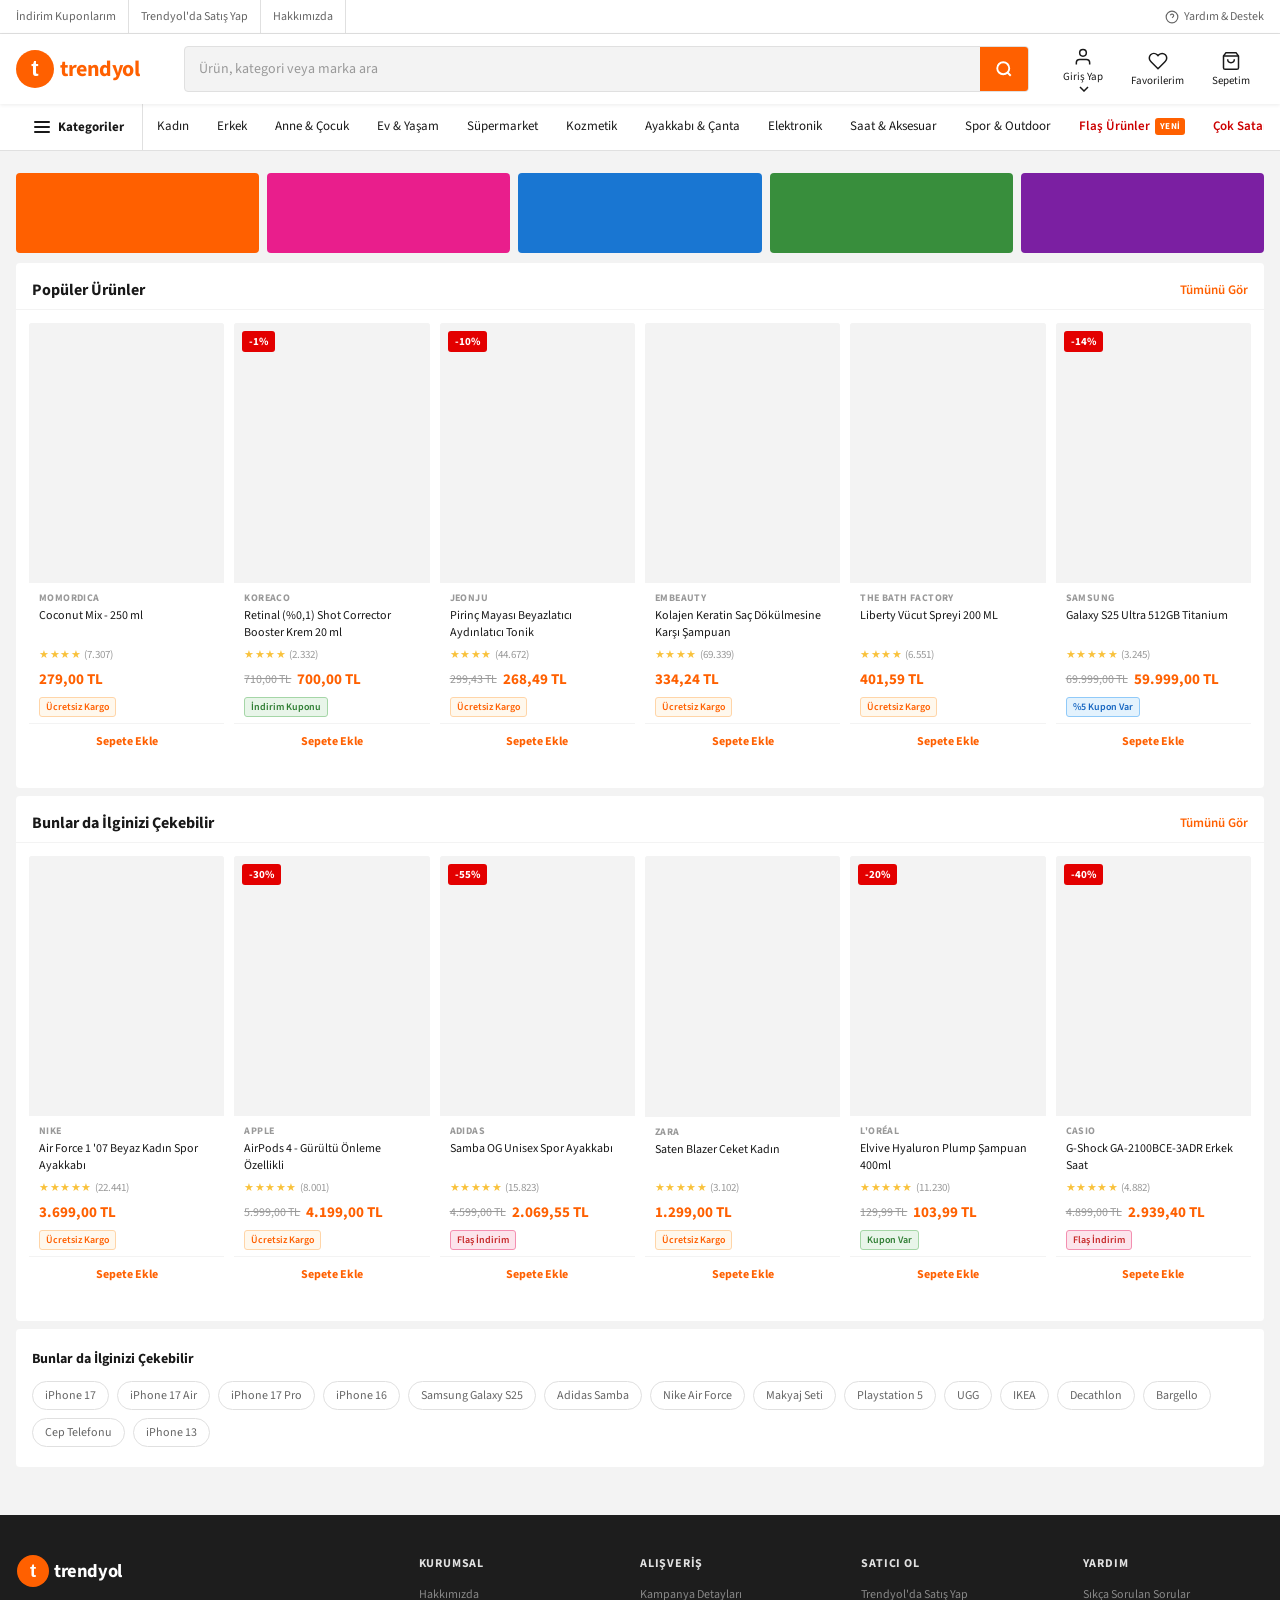
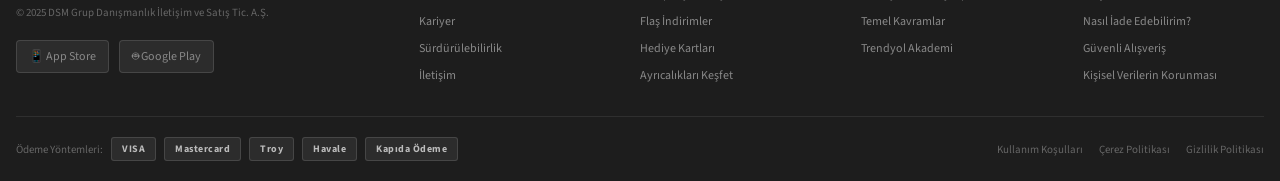
==== index.html @ 49d0a1be "Trendyol statik klon - pixel perfect" ====
<!DOCTYPE html>
<html lang="tr">
<head>
<meta charset="UTF-8"/>
<meta name="viewport" content="width=device-width,initial-scale=1.0"/>
<title>En Trend Ürünler Türkiye'nin Online Alışveriş Sitesi Trendyol'da</title>
<meta name="description" content="Giyim, bilgisayar, cep telefonu, kozmetik ve daha fazlası en uygun fiyatlarla Trendyol'da."/>
<link rel="stylesheet" href="style.css"/>
<link href="https://fonts.googleapis.com/css2?family=Source+Sans+3:wght@300;400;600;700&display=swap" rel="stylesheet"/>
</head>
<body>

<!-- TOP BAR -->
<div class="topbar">
  <div class="ty-container topbar__inner">
    <ul class="topbar__links">
      <li><a href="#">İndirim Kuponlarım</a></li>
      <li><a href="#">Trendyol'da Satış Yap</a></li>
      <li><a href="#">Hakkımızda</a></li>
    </ul>
    <div class="topbar__right">
      <svg width="14" height="14" viewBox="0 0 24 24" fill="none" stroke="currentColor" stroke-width="2"><circle cx="12" cy="12" r="10"/><path d="M9.09 9a3 3 0 015.83 1c0 2-3 3-3 3"/><line x1="12" y1="17" x2="12.01" y2="17"/></svg>
      Yardım &amp; Destek
    </div>
  </div>
</div>

<!-- HEADER -->
<header class="header" id="header">
  <div class="ty-container header__inner">

    <!-- LOGO -->
    <a href="#" class="header__logo">
      <svg xmlns="http://www.w3.org/2000/svg" width="152" height="38" viewBox="0 0 152 38">
        <!-- T icon circle -->
        <circle cx="19" cy="19" r="19" fill="#FF6000"/>
        <text x="19" y="26" text-anchor="middle" font-family="Arial,sans-serif" font-size="22" font-weight="900" fill="white">t</text>
        <!-- trendyol text -->
        <text x="44" y="26" font-family="'Source Sans 3',Arial,sans-serif" font-size="22" font-weight="700" fill="#FF6000" letter-spacing="-0.5">trendyol</text>
      </svg>
    </a>

    <!-- SEARCH -->
    <div class="search-bar">
      <input type="text" id="search-input" placeholder="Ürün, kategori veya marka ara" autocomplete="off" class="search-bar__input"/>
      <button class="search-bar__btn" id="search-btn">
        <svg width="18" height="18" viewBox="0 0 24 24" fill="none" stroke="currentColor" stroke-width="2.5"><circle cx="11" cy="11" r="8"/><line x1="21" y1="21" x2="16.65" y2="16.65"/></svg>
      </button>
    </div>

    <!-- NAV ICONS -->
    <nav class="header__nav">
      <!-- Giriş Yap -->
      <div class="nav-item user-nav" id="nav-user">
        <div class="nav-item__icon">
          <svg width="20" height="20" viewBox="0 0 24 24" fill="none" stroke="currentColor" stroke-width="1.8"><path d="M20 21v-2a4 4 0 00-4-4H8a4 4 0 00-4 4v2"/><circle cx="12" cy="7" r="4"/></svg>
        </div>
        <span class="nav-item__label">Giriş Yap</span>
        <svg class="nav-item__caret" width="10" height="6" viewBox="0 0 10 6"><path d="M1 1l4 4 4-4" stroke="currentColor" stroke-width="1.5" fill="none"/></svg>
        <!-- Login dropdown -->
        <div class="login-dropdown">
          <button class="login-dropdown__btn login-dropdown__btn--primary">Giriş Yap</button>
          <button class="login-dropdown__btn login-dropdown__btn--secondary">Üye Ol</button>
          <ul class="login-dropdown__links">
            <li><a href="#">Siparişlerim</a></li>
            <li><a href="#">Favorilerim</a></li>
            <li><a href="#">Puanlarım &amp; Kuponlarım</a></li>
            <li><a href="#">Trendyol Plus</a></li>
            <li><a href="#">Öğrenci Programı</a></li>
            <li><a href="#">Değerlendirmelerim</a></li>
          </ul>
        </div>
      </div>
      <!-- Favorilerim -->
      <a href="#" class="nav-item" id="nav-fav">
        <div class="nav-item__icon">
          <svg width="20" height="20" viewBox="0 0 24 24" fill="none" stroke="currentColor" stroke-width="1.8"><path d="M20.84 4.61a5.5 5.5 0 00-7.78 0L12 5.67l-1.06-1.06a5.5 5.5 0 00-7.78 7.78l1.06 1.06L12 21.23l7.78-7.78 1.06-1.06a5.5 5.5 0 000-7.78z"/></svg>
        </div>
        <span class="nav-item__label">Favorilerim</span>
      </a>
      <!-- Sepetim -->
      <a href="#" class="nav-item" id="nav-basket">
        <div class="nav-item__icon basket-icon-wrap">
          <svg width="20" height="20" viewBox="0 0 24 24" fill="none" stroke="currentColor" stroke-width="1.8"><path d="M6 2L3 6v14a2 2 0 002 2h14a2 2 0 002-2V6l-3-4z"/><line x1="3" y1="6" x2="21" y2="6"/><path d="M16 10a4 4 0 01-8 0"/></svg>
          <span class="basket-badge" id="basket-badge" style="display:none">0</span>
        </div>
        <span class="nav-item__label">Sepetim</span>
      </a>
    </nav>
  </div>
</header>

<!-- BOTTOM NAV -->
<nav class="bottom-nav" id="bottom-nav">
  <div class="ty-container bottom-nav__inner">

    <!-- Kategoriler with mega-menu -->
    <div class="cat-tab" id="cat-tab">
      <svg width="16" height="12" viewBox="0 0 16 12" fill="currentColor">
        <rect y="0" width="16" height="2" rx="1"/>
        <rect y="5" width="16" height="2" rx="1"/>
        <rect y="10" width="16" height="2" rx="1"/>
      </svg>
      <span>Kategoriler</span>

      <!-- MEGA MENU -->
      <div class="mega-menu" id="mega-menu">
        <div class="mega-menu__left">
          <a href="#" class="mega-menu__cat active" data-cat="kadin">
            <img src="https://cdn.dsmcdn.com/v2/Assets/kategori-ikonlari/kadin.png" onerror="this.style.display='none'" width="22" height="22" alt=""/>
            <span>Kadın</span>
            <svg class="mm-arrow" width="6" height="10" viewBox="0 0 6 10"><path d="M1 1l4 4-4 4" stroke="currentColor" stroke-width="1.5" fill="none"/></svg>
          </a>
          <a href="#" class="mega-menu__cat" data-cat="erkek">
            <img src="https://cdn.dsmcdn.com/v2/Assets/kategori-ikonlari/erkek.png" onerror="this.style.display='none'" width="22" height="22" alt=""/>
            <span>Erkek</span>
            <svg class="mm-arrow" width="6" height="10" viewBox="0 0 6 10"><path d="M1 1l4 4-4 4" stroke="currentColor" stroke-width="1.5" fill="none"/></svg>
          </a>
          <a href="#" class="mega-menu__cat" data-cat="anne">
            <img src="https://cdn.dsmcdn.com/v2/Assets/kategori-ikonlari/cocuk.png" onerror="this.style.display='none'" width="22" height="22" alt=""/>
            <span>Anne &amp; Çocuk</span>
            <svg class="mm-arrow" width="6" height="10" viewBox="0 0 6 10"><path d="M1 1l4 4-4 4" stroke="currentColor" stroke-width="1.5" fill="none"/></svg>
          </a>
          <a href="#" class="mega-menu__cat" data-cat="ev">
            <img src="https://cdn.dsmcdn.com/v2/Assets/kategori-ikonlari/ev-yasam.png" onerror="this.style.display='none'" width="22" height="22" alt=""/>
            <span>Ev &amp; Yaşam</span>
            <svg class="mm-arrow" width="6" height="10" viewBox="0 0 6 10"><path d="M1 1l4 4-4 4" stroke="currentColor" stroke-width="1.5" fill="none"/></svg>
          </a>
          <a href="#" class="mega-menu__cat" data-cat="super">
            <img src="https://cdn.dsmcdn.com/v2/Assets/kategori-ikonlari/supermarket.png" onerror="this.style.display='none'" width="22" height="22" alt=""/>
            <span>Süpermarket</span>
            <svg class="mm-arrow" width="6" height="10" viewBox="0 0 6 10"><path d="M1 1l4 4-4 4" stroke="currentColor" stroke-width="1.5" fill="none"/></svg>
          </a>
          <a href="#" class="mega-menu__cat" data-cat="kozmetik">
            <img src="https://cdn.dsmcdn.com/v2/Assets/kategori-ikonlari/kozmetik.png" onerror="this.style.display='none'" width="22" height="22" alt=""/>
            <span>Kozmetik</span>
            <svg class="mm-arrow" width="6" height="10" viewBox="0 0 6 10"><path d="M1 1l4 4-4 4" stroke="currentColor" stroke-width="1.5" fill="none"/></svg>
          </a>
          <a href="#" class="mega-menu__cat" data-cat="ayakkabi">
            <img src="https://cdn.dsmcdn.com/v2/Assets/kategori-ikonlari/ayakkabi.png" onerror="this.style.display='none'" width="22" height="22" alt=""/>
            <span>Ayakkabı &amp; Çanta</span>
            <svg class="mm-arrow" width="6" height="10" viewBox="0 0 6 10"><path d="M1 1l4 4-4 4" stroke="currentColor" stroke-width="1.5" fill="none"/></svg>
          </a>
          <a href="#" class="mega-menu__cat" data-cat="elektronik">
            <img src="https://cdn.dsmcdn.com/v2/Assets/kategori-ikonlari/elektronik.png" onerror="this.style.display='none'" width="22" height="22" alt=""/>
            <span>Elektronik</span>
            <svg class="mm-arrow" width="6" height="10" viewBox="0 0 6 10"><path d="M1 1l4 4-4 4" stroke="currentColor" stroke-width="1.5" fill="none"/></svg>
          </a>
          <a href="#" class="mega-menu__cat" data-cat="saat">
            <img src="https://cdn.dsmcdn.com/v2/Assets/kategori-ikonlari/saat-aksesuar.png" onerror="this.style.display='none'" width="22" height="22" alt=""/>
            <span>Saat &amp; Aksesuar</span>
            <svg class="mm-arrow" width="6" height="10" viewBox="0 0 6 10"><path d="M1 1l4 4-4 4" stroke="currentColor" stroke-width="1.5" fill="none"/></svg>
          </a>
          <a href="#" class="mega-menu__cat" data-cat="spor">
            <img src="https://cdn.dsmcdn.com/v2/Assets/kategori-ikonlari/spor-outdoor.png" onerror="this.style.display='none'" width="22" height="22" alt=""/>
            <span>Spor &amp; Outdoor</span>
            <svg class="mm-arrow" width="6" height="10" viewBox="0 0 6 10"><path d="M1 1l4 4-4 4" stroke="currentColor" stroke-width="1.5" fill="none"/></svg>
          </a>
          <a href="#" class="mega-menu__cat" data-cat="kitap">
            <span>Kitap, Müzik, Film, Oyun</span>
            <svg class="mm-arrow" width="6" height="10" viewBox="0 0 6 10"><path d="M1 1l4 4-4 4" stroke="currentColor" stroke-width="1.5" fill="none"/></svg>
          </a>
          <a href="#" class="mega-menu__cat" data-cat="oyuncak">
            <span>Oyuncak</span>
            <svg class="mm-arrow" width="6" height="10" viewBox="0 0 6 10"><path d="M1 1l4 4-4 4" stroke="currentColor" stroke-width="1.5" fill="none"/></svg>
          </a>
          <a href="#" class="mega-menu__cat" data-cat="otomotiv">
            <span>Otomotiv &amp; Motosiklet</span>
            <svg class="mm-arrow" width="6" height="10" viewBox="0 0 6 10"><path d="M1 1l4 4-4 4" stroke="currentColor" stroke-width="1.5" fill="none"/></svg>
          </a>
          <a href="#" class="mega-menu__cat" data-cat="yapi">
            <span>Yapı Market</span>
            <svg class="mm-arrow" width="6" height="10" viewBox="0 0 6 10"><path d="M1 1l4 4-4 4" stroke="currentColor" stroke-width="1.5" fill="none"/></svg>
          </a>
          <a href="#" class="mega-menu__cat" data-cat="kirtasiye">
            <span>Kırtasiye &amp; Ofis</span>
            <svg class="mm-arrow" width="6" height="10" viewBox="0 0 6 10"><path d="M1 1l4 4-4 4" stroke="currentColor" stroke-width="1.5" fill="none"/></svg>
          </a>
          <a href="#" class="mega-menu__cat" data-cat="evcil">
            <span>Evcil Hayvan</span>
            <svg class="mm-arrow" width="6" height="10" viewBox="0 0 6 10"><path d="M1 1l4 4-4 4" stroke="currentColor" stroke-width="1.5" fill="none"/></svg>
          </a>
          <a href="#" class="mega-menu__cat" data-cat="bahce">
            <span>Bahçe &amp; Tarım</span>
            <svg class="mm-arrow" width="6" height="10" viewBox="0 0 6 10"><path d="M1 1l4 4-4 4" stroke="currentColor" stroke-width="1.5" fill="none"/></svg>
          </a>
          <a href="#" class="mega-menu__cat" data-cat="bebek">
            <span>Bebek</span>
            <svg class="mm-arrow" width="6" height="10" viewBox="0 0 6 10"><path d="M1 1l4 4-4 4" stroke="currentColor" stroke-width="1.5" fill="none"/></svg>
          </a>
          <a href="#" class="mega-menu__cat" data-cat="gida">
            <span>Gıda</span>
            <svg class="mm-arrow" width="6" height="10" viewBox="0 0 6 10"><path d="M1 1l4 4-4 4" stroke="currentColor" stroke-width="1.5" fill="none"/></svg>
          </a>
        </div>

        <div class="mega-menu__right" id="mega-menu-right">
          <!-- content filled by JS -->
        </div>
      </div><!-- /mega-menu -->
    </div>

    <!-- Section items -->
    <div class="bottom-nav__sections">
      <a href="#" class="bn-item">Kadın</a>
      <a href="#" class="bn-item">Erkek</a>
      <a href="#" class="bn-item">Anne &amp; Çocuk</a>
      <a href="#" class="bn-item">Ev &amp; Yaşam</a>
      <a href="#" class="bn-item">Süpermarket</a>
      <a href="#" class="bn-item">Kozmetik</a>
      <a href="#" class="bn-item">Ayakkabı &amp; Çanta</a>
      <a href="#" class="bn-item">Elektronik</a>
      <a href="#" class="bn-item">Saat &amp; Aksesuar</a>
      <a href="#" class="bn-item">Spor &amp; Outdoor</a>
      <a href="#" class="bn-item bn-item--flash">Flaş Ürünler <span class="badge-yeni">Yeni</span></a>
      <a href="#" class="bn-item bn-item--bestseller">Çok Satanlar <span class="badge-yeni">Yeni</span></a>
      <a href="#" class="bn-item">Bugün Fiyatı Düşenler</a>
      <a href="#" class="bn-item">Yemek</a>
      <a href="#" class="bn-item bn-item--plus">Ayrıcalıkları Keşfet</a>
    </div>
  </div>
</nav>

<!-- MAIN -->
<main class="ty-main">
  <div class="ty-container">

    <!-- HERO BANNER SLIDER -->
    <section class="hero-slider">
      <div class="hero-slides" id="hero-slides">
        <div class="hero-slide active">
          <a href="#"><img src="https://cdn.dsmcdn.com/homepage/prod/2026-01-14/73150ce8-26ac-4b50-9f89-81b03aaa6dd0.png" alt="Kampanya" class="hero-slide__img" onerror="this.parentElement.style.background='linear-gradient(135deg,#FF6000 0%,#ff9a00 100%)';this.style.display='none'"/></a>
        </div>
        <div class="hero-slide">
          <a href="#"><img src="https://cdn.dsmcdn.com/homepage/prod/2026-01-14/7fc9d37a-53aa-4d5d-b004-afa01ef4a849.png" alt="Kampanya" class="hero-slide__img" onerror="this.parentElement.style.background='linear-gradient(135deg,#e91e8c,#ff5722)';this.style.display='none'"/></a>
        </div>
        <div class="hero-slide">
          <a href="#"><img src="https://cdn.dsmcdn.com/homepage/prod/2026-01-14/73c4b277-8359-4824-8bf3-f866e87147c0.png" alt="Kampanya" class="hero-slide__img" onerror="this.parentElement.style.background='linear-gradient(135deg,#1976d2,#42a5f5)';this.style.display='none'"/></a>
        </div>
        <div class="hero-slide">
          <a href="#"><img src="https://cdn.dsmcdn.com/homepage/prod/2026-01-14/34bee594-97fd-4340-a2a2-c291fef91a38.png" alt="Kampanya" class="hero-slide__img" onerror="this.parentElement.style.background='linear-gradient(135deg,#388e3c,#66bb6a)';this.style.display='none'"/></a>
        </div>
      </div>
      <button class="hero-prev" id="hero-prev">&#8249;</button>
      <button class="hero-next" id="hero-next">&#8250;</button>
      <div class="hero-dots" id="hero-dots">
        <span class="hero-dot active"></span>
        <span class="hero-dot"></span>
        <span class="hero-dot"></span>
        <span class="hero-dot"></span>
      </div>
    </section>

    <!-- EVENT BANNERS (5-grid) -->
    <section class="event-banners">
      <a href="#" class="ev-banner"><img src="https://cdn.dsmcdn.com/ty1000322/tr-event-banner/2d2f311e-e14e-4d5d-9320-b9525ec263f9tr_3280846.jpeg" alt="" onerror="this.parentElement.style.background='#FF6000';this.remove()"/></a>
      <a href="#" class="ev-banner"><img src="https://cdn.dsmcdn.com/ty1000327/tr-event-banner/d4192f00-812a-4e38-accc-fc40911b2bbdtr_3280615.jpeg" alt="" onerror="this.parentElement.style.background='#e91e8c';this.remove()"/></a>
      <a href="#" class="ev-banner"><img src="https://cdn.dsmcdn.com/ty1000315/tr-event-banner/9b6765ea-5a08-4c89-990d-38d4c061ff8ctr_3280589.jpeg" alt="" onerror="this.parentElement.style.background='#1976d2';this.remove()"/></a>
      <a href="#" class="ev-banner"><img src="https://cdn.dsmcdn.com/ty1000321/tr-event-banner/5e5e7961-17c1-43e6-afcb-12772cfb6b02tr_3280601.jpeg" alt="" onerror="this.parentElement.style.background='#388e3c';this.remove()"/></a>
      <a href="#" class="ev-banner"><img src="https://cdn.dsmcdn.com/ty1000324/tr-event-banner/40272f22-6b23-41cf-be16-5e78ed254bdetr_3280596.jpeg" alt="" onerror="this.parentElement.style.background='#7b1fa2';this.remove()"/></a>
    </section>

    <!-- POPULAR PRODUCTS -->
    <section class="prod-section">
      <div class="prod-section__head">
        <h2 class="prod-section__title">Popüler Ürünler</h2>
        <a href="#" class="prod-section__all">Tümünü Gör</a>
      </div>
      <div class="prod-grid" id="popular-grid"></div>
    </section>

    <!-- ALSO LIKED -->
    <section class="prod-section" style="margin-top:8px">
      <div class="prod-section__head">
        <h2 class="prod-section__title">Bunlar da İlginizi Çekebilir</h2>
        <a href="#" class="prod-section__all">Tümünü Gör</a>
      </div>
      <div class="prod-grid" id="liked-grid"></div>
    </section>

    <!-- SEO LINKS -->
    <section class="seo-box">
      <h3 class="seo-box__title">Bunlar da İlginizi Çekebilir</h3>
      <div class="seo-box__links">
        <a href="#">iPhone 17</a><a href="#">iPhone 17 Air</a><a href="#">iPhone 17 Pro</a>
        <a href="#">iPhone 16</a><a href="#">Samsung Galaxy S25</a><a href="#">Adidas Samba</a>
        <a href="#">Nike Air Force</a><a href="#">Makyaj Seti</a><a href="#">Playstation 5</a>
        <a href="#">UGG</a><a href="#">IKEA</a><a href="#">Decathlon</a>
        <a href="#">Bargello</a><a href="#">Cep Telefonu</a><a href="#">iPhone 13</a>
      </div>
    </section>

  </div>
</main>

<!-- FOOTER -->
<footer class="footer">
  <div class="ty-container">
    <div class="footer__top">
      <div class="footer__col footer__col--brand">
        <svg xmlns="http://www.w3.org/2000/svg" width="130" height="32" viewBox="0 0 152 38">
          <circle cx="19" cy="19" r="19" fill="#FF6000"/>
          <text x="19" y="26" text-anchor="middle" font-family="Arial,sans-serif" font-size="22" font-weight="900" fill="white">t</text>
          <text x="44" y="26" font-family="'Source Sans 3',Arial,sans-serif" font-size="22" font-weight="700" fill="white" letter-spacing="-0.5">trendyol</text>
        </svg>
        <p>© 2025 DSM Grup Danışmanlık İletişim ve Satış Tic. A.Ş.</p>
        <div class="footer__apps">
          <a href="#" class="footer__app-btn">📱 App Store</a>
          <a href="#" class="footer__app-btn">🤖 Google Play</a>
        </div>
      </div>
      <div class="footer__col">
        <div class="footer__col-title">Kurumsal</div>
        <a href="#">Hakkımızda</a><a href="#">Kariyer</a><a href="#">Sürdürülebilirlik</a><a href="#">İletişim</a>
      </div>
      <div class="footer__col">
        <div class="footer__col-title">Alışveriş</div>
        <a href="#">Kampanya Detayları</a><a href="#">Flaş İndirimler</a><a href="#">Hediye Kartları</a><a href="#">Ayrıcalıkları Keşfet</a>
      </div>
      <div class="footer__col">
        <div class="footer__col-title">Satıcı Ol</div>
        <a href="#">Trendyol'da Satış Yap</a><a href="#">Temel Kavramlar</a><a href="#">Trendyol Akademi</a>
      </div>
      <div class="footer__col">
        <div class="footer__col-title">Yardım</div>
        <a href="#">Sıkça Sorulan Sorular</a><a href="#">Nasıl İade Edebilirim?</a><a href="#">Güvenli Alışveriş</a><a href="#">Kişisel Verilerin Korunması</a>
      </div>
    </div>
    <div class="footer__bottom">
      <div class="footer__payments">
        <span>Ödeme Yöntemleri:</span>
        <span class="pay-tag">VISA</span><span class="pay-tag">Mastercard</span><span class="pay-tag">Troy</span><span class="pay-tag">Havale</span><span class="pay-tag">Kapıda Ödeme</span>
      </div>
      <div class="footer__legal">
        <a href="#">Kullanım Koşulları</a><a href="#">Çerez Politikası</a><a href="#">Gizlilik Politikası</a>
      </div>
    </div>
  </div>
</footer>

<!-- TOAST -->
<div class="toast" id="toast"><span id="toast-msg"></span></div>

<script src="main.js"></script>
</body>
</html>
---- style.css ----
/* === TRENDYOL PIXEL-PERFECT CLONE — style.css === */

*,*::before,*::after{box-sizing:border-box;margin:0;padding:0}
a{text-decoration:none;color:inherit}ul{list-style:none}
button{cursor:pointer;border:none;background:none;font-family:inherit}
img{display:block}

:root{
  --orange:#FF6000;
  --orange-d:#E05500;
  --red:#e30000;
  --bg:#f3f3f3;
  --white:#fff;
  --text:#191919;
  --text2:#666;
  --text3:#999;
  --border:#e0e0e0;
  --font:'Source Sans 3',-apple-system,BlinkMacSystemFont,'Segoe UI',sans-serif;
}

html{font-family:var(--font);font-size:13px;background:var(--bg);color:var(--text);-webkit-font-smoothing:antialiased}
body{background:var(--bg)}

.ty-container{max-width:1280px;margin:0 auto;padding:0 16px}

/* ===== TOPBAR ===== */
.topbar{background:var(--white);border-bottom:1px solid var(--border);height:34px}
.topbar__inner{display:flex;align-items:center;justify-content:space-between;height:100%}
.topbar__links{display:flex}
.topbar__links li a{display:block;padding:0 12px;line-height:34px;font-size:12px;color:var(--text2);border-right:1px solid var(--border)}
.topbar__links li:first-child a{padding-left:0}
.topbar__links li a:hover{color:var(--orange)}
.topbar__right{display:flex;align-items:center;gap:5px;font-size:12px;color:var(--text2);cursor:pointer}
.topbar__right:hover{color:var(--orange)}

/* ===== HEADER ===== */
.header{background:var(--white);box-shadow:0 1px 4px rgba(0,0,0,.08);position:sticky;top:0;z-index:200}
.header__inner{display:flex;align-items:center;height:70px;gap:16px}

/* Logo */
.header__logo{flex-shrink:0;display:flex;align-items:center}

/* Search */
.search-bar{flex:1;display:flex;align-items:stretch;border:1px solid var(--border);border-radius:4px;overflow:hidden;background:var(--bg);transition:border-color .15s}
.search-bar:focus-within{border-color:var(--orange)}
.search-bar__input{flex:1;height:44px;padding:0 14px;border:none;background:transparent;font-family:var(--font);font-size:14px;color:var(--text);outline:none}
.search-bar__input::placeholder{color:var(--text3)}
.search-bar__btn{width:48px;height:44px;background:var(--orange);color:var(--white);display:flex;align-items:center;justify-content:center;flex-shrink:0;transition:background .15s}
.search-bar__btn:hover{background:var(--orange-d)}

/* Nav icons */
.header__nav{display:flex;align-items:center;flex-shrink:0;margin-left:4px}
.nav-item{display:flex;flex-direction:column;align-items:center;justify-content:center;gap:2px;padding:6px 14px;color:var(--text);font-size:11px;border-radius:4px;cursor:pointer;position:relative;transition:background .15s}
.nav-item:hover{background:#f9f9f9;color:var(--orange)}
.nav-item__icon{position:relative;display:flex;align-items:center;justify-content:center}
.nav-item__label{white-space:nowrap}
.nav-item__caret{margin-left:2px}

/* Basket badge */
.basket-badge{position:absolute;top:-6px;right:-8px;background:var(--orange);color:#fff;font-size:10px;font-weight:700;min-width:16px;height:16px;border-radius:8px;display:flex;align-items:center;justify-content:center;padding:0 3px}
.basket-icon-wrap{position:relative}

/* Login dropdown */
.user-nav{position:relative}
.login-dropdown{display:none;position:absolute;top:calc(100% + 8px);right:0;width:220px;background:#fff;border:1px solid var(--border);border-radius:4px;box-shadow:0 8px 24px rgba(0,0,0,.12);z-index:300;padding:16px}
.user-nav:hover .login-dropdown{display:block}
.login-dropdown__btn{display:block;width:100%;padding:10px;font-size:13px;font-weight:700;border-radius:4px;text-align:center;cursor:pointer;margin-bottom:8px;font-family:var(--font)}
.login-dropdown__btn--primary{background:var(--orange);color:#fff}
.login-dropdown__btn--primary:hover{background:var(--orange-d)}
.login-dropdown__btn--secondary{background:#fff;color:var(--orange);border:1px solid var(--orange)}
.login-dropdown__btn--secondary:hover{background:#fff8f5}
.login-dropdown__links{border-top:1px solid var(--border);margin-top:8px;padding-top:8px}
.login-dropdown__links li a{display:block;padding:7px 4px;font-size:12px;color:var(--text);transition:color .15s}
.login-dropdown__links li a:hover{color:var(--orange)}

/* ===== BOTTOM NAV ===== */
.bottom-nav{background:#fff;border-bottom:1px solid var(--border);position:sticky;top:70px;z-index:150}
.bottom-nav__inner{display:flex;align-items:stretch;height:46px;position:relative}

/* Kategoriler button */
.cat-tab{display:flex;align-items:center;gap:8px;padding:0 18px;font-size:13px;font-weight:700;cursor:pointer;border-right:1px solid var(--border);flex-shrink:0;color:var(--text);position:relative;white-space:nowrap;height:100%}
.cat-tab:hover{background:#f9f9f9}

/* MEGA MENU */
.mega-menu{display:none;position:absolute;top:100%;left:0;width:920px;background:#fff;border:1px solid var(--border);border-top:none;box-shadow:0 8px 20px rgba(0,0,0,.1);z-index:500;flex-direction:row}
.cat-tab:hover .mega-menu{display:flex}

.mega-menu__left{width:240px;border-right:1px solid var(--border);flex-shrink:0;overflow-y:auto;max-height:500px;padding:4px 0}
.mega-menu__cat{display:flex;align-items:center;gap:10px;padding:10px 16px;font-size:13px;color:var(--text);transition:background .12s;white-space:nowrap}
.mega-menu__cat:hover,.mega-menu__cat.active{background:#fff8f5;color:var(--orange)}
.mega-menu__cat img{width:22px;height:22px;object-fit:contain;flex-shrink:0}
.mega-menu__cat span{flex:1}
.mm-arrow{margin-left:auto;flex-shrink:0;opacity:.4}
.mega-menu__cat.active .mm-arrow,.mega-menu__cat:hover .mm-arrow{opacity:1}

.mega-menu__right{flex:1;padding:20px 24px;overflow-y:auto;max-height:500px}
.mm-title{font-size:14px;font-weight:700;color:var(--text);margin-bottom:14px;padding-bottom:10px;border-bottom:1px solid var(--border)}
.mm-cols{display:grid;grid-template-columns:repeat(3,1fr);gap:0 24px}
.mm-group{margin-bottom:16px}
.mm-group__head{font-size:12px;font-weight:700;color:var(--text);margin-bottom:6px}
.mm-group a{display:block;padding:4px 0;font-size:12px;color:var(--text2);transition:color .12s}
.mm-group a:hover{color:var(--orange)}

/* Bottom nav sections */
.bottom-nav__sections{display:flex;align-items:stretch;overflow-x:auto;scrollbar-width:none}
.bottom-nav__sections::-webkit-scrollbar{display:none}
.bn-item{display:flex;align-items:center;gap:5px;padding:0 14px;font-size:13px;color:var(--text);white-space:nowrap;border-bottom:2px solid transparent;transition:color .15s,border-color .15s;height:100%}
.bn-item:hover{color:var(--orange);border-bottom-color:var(--orange)}
.bn-item--flash{color:#cc0000;font-weight:600}
.bn-item--bestseller{color:#cc0000;font-weight:600}
.bn-item--plus{color:#7b1fa2;font-weight:600}
.badge-yeni{background:var(--orange);color:#fff;font-size:9px;font-weight:700;padding:2px 5px;border-radius:3px;text-transform:uppercase;letter-spacing:.3px}

/* ===== MAIN ===== */
.ty-main{padding:12px 0 32px}

/* ===== HERO SLIDER ===== */
.hero-slider{position:relative;border-radius:4px;overflow:hidden;background:#eee;margin-bottom:10px}
.hero-slides{position:relative}
.hero-slide{display:none}
.hero-slide.active{display:block}
.hero-slide__img{width:100%;height:380px;object-fit:cover;display:block}
.hero-prev,.hero-next{position:absolute;top:50%;transform:translateY(-50%);background:rgba(255,255,255,.85);border-radius:50%;width:40px;height:40px;font-size:28px;line-height:1;display:flex;align-items:center;justify-content:center;box-shadow:0 2px 8px rgba(0,0,0,.15);z-index:10;cursor:pointer;transition:background .15s}
.hero-prev:hover,.hero-next:hover{background:#fff}
.hero-prev{left:12px}.hero-next{right:12px}
.hero-dots{position:absolute;bottom:12px;left:50%;transform:translateX(-50%);display:flex;gap:6px;z-index:10}
.hero-dot{width:6px;height:6px;border-radius:50%;background:rgba(255,255,255,.55);cursor:pointer;transition:all .2s}
.hero-dot.active{background:#fff;width:18px;border-radius:3px}

/* ===== EVENT BANNERS ===== */
.event-banners{display:grid;grid-template-columns:repeat(5,1fr);gap:8px;margin-bottom:10px}
.ev-banner{display:block;border-radius:4px;overflow:hidden;background:#eee;min-height:80px}
.ev-banner img{width:100%;aspect-ratio:2/1;object-fit:cover;display:block;transition:transform .3s}
.ev-banner:hover img{transform:scale(1.04)}

/* ===== PRODUCT SECTION ===== */
.prod-section{background:#fff;border-radius:4px;padding-bottom:16px}
.prod-section__head{display:flex;align-items:center;justify-content:space-between;padding:16px 16px 8px;border-bottom:1px solid #f3f3f3}
.prod-section__title{font-size:16px;font-weight:700;color:var(--text)}
.prod-section__all{font-size:13px;color:var(--orange);font-weight:600}
.prod-section__all:hover{text-decoration:underline}

.prod-grid{display:grid;grid-template-columns:repeat(6,1fr);padding:8px;gap:0}

/* ===== PRODUCT CARD ===== */
.p-card{display:flex;flex-direction:column;border:1px solid transparent;border-radius:4px;overflow:hidden;background:#fff;margin:4px;transition:box-shadow .2s,border-color .2s}
.p-card:hover{box-shadow:0 4px 16px rgba(0,0,0,.12);border-color:var(--border)}
.p-card__link{flex:1;display:flex;flex-direction:column}

/* Image */
.p-card__img-wrap{position:relative;overflow:hidden}
.p-card__img{width:100%;aspect-ratio:3/4;object-fit:cover;display:block;background:#f9f9f9;transition:transform .35s}
.p-card:hover .p-card__img{transform:scale(1.05)}
.p-card__disc{position:absolute;top:8px;left:8px;background:var(--red);color:#fff;font-size:11px;font-weight:700;padding:3px 7px;border-radius:3px}
.p-card__fav{position:absolute;top:8px;right:8px;width:32px;height:32px;background:rgba(255,255,255,.9);border-radius:50%;display:flex;align-items:center;justify-content:center;box-shadow:0 1px 4px rgba(0,0,0,.12);opacity:0;transform:scale(.8);transition:opacity .2s,transform .2s;cursor:pointer}
.p-card:hover .p-card__fav{opacity:1;transform:scale(1)}
.p-card__fav.active{opacity:1;transform:scale(1);color:red}
.p-card__fav svg{pointer-events:none}
.p-card__fav.active svg{fill:red;stroke:red}

/* Info */
.p-card__info{padding:8px 10px 6px;flex:1;display:flex;flex-direction:column;gap:3px}
.p-card__brand{font-size:10px;font-weight:700;color:var(--text3);text-transform:uppercase;letter-spacing:.4px}
.p-card__name{font-size:12px;color:var(--text);line-height:1.4;display:-webkit-box;-webkit-line-clamp:2;-webkit-box-orient:vertical;overflow:hidden;flex:1}
.p-card__stars{color:#f9c23c;font-size:11px;letter-spacing:.5px}
.p-card__cnt{font-size:11px;color:var(--text3)}
.p-card__rating{display:flex;align-items:center;gap:3px;margin-top:2px}
.p-card__prices{display:flex;align-items:center;gap:6px;flex-wrap:wrap;margin-top:4px}
.p-card__old{font-size:12px;color:var(--text3);text-decoration:line-through}
.p-card__price{font-size:15px;font-weight:700;color:var(--orange)}
.p-card__badges{display:flex;gap:4px;flex-wrap:wrap;margin-top:4px}
.pbadge{display:inline-flex;align-items:center;gap:3px;font-size:10px;font-weight:600;padding:2px 6px;border-radius:3px;white-space:nowrap}
.pbadge--ship{background:#fff8ed;color:var(--orange);border:1px solid #FFD5A8}
.pbadge--coupon{background:#e8f5e9;color:#2e7d32;border:1px solid #a5d6a7}
.pbadge--ticket{background:#e3f2fd;color:#1565c0;border:1px solid #90caf9}
.pbadge--flash{background:#fce4ec;color:#c62828;border:1px solid #f48fb1}

/* Add btn */
.p-card__add{display:block;width:100%;padding:9px 0;background:#fff;color:var(--orange);border-top:1px solid #f3f3f3;font-size:12px;font-weight:700;text-align:center;transition:background .15s,color .15s;font-family:var(--font);cursor:pointer}
.p-card__add:hover{background:var(--orange);color:#fff}

/* ===== SEO BOX ===== */
.seo-box{background:#fff;border-radius:4px;padding:20px 16px;margin-top:8px}
.seo-box__title{font-size:14px;font-weight:700;margin-bottom:12px;color:var(--text)}
.seo-box__links{display:flex;flex-wrap:wrap;gap:8px}
.seo-box__links a{font-size:12px;color:var(--text2);border:1px solid var(--border);border-radius:20px;padding:5px 12px;transition:border-color .15s,color .15s}
.seo-box__links a:hover{border-color:var(--orange);color:var(--orange)}

/* ===== FOOTER ===== */
.footer{background:#1d1d1d;color:#b0b0b0;margin-top:16px}
.footer__top{display:grid;grid-template-columns:2fr 1fr 1fr 1fr 1fr;gap:40px;padding:40px 0 32px;border-bottom:1px solid rgba(255,255,255,.08)}
.footer__col{display:flex;flex-direction:column;gap:10px}
.footer__col--brand p{font-size:11px;color:#666;line-height:1.5;margin-top:8px}
.footer__apps{display:flex;gap:10px;margin-top:8px;flex-wrap:wrap}
.footer__app-btn{display:flex;align-items:center;gap:6px;background:rgba(255,255,255,.07);border:1px solid rgba(255,255,255,.12);border-radius:4px;padding:7px 12px;font-size:12px;color:#ccc;transition:background .15s}
.footer__app-btn:hover{background:rgba(255,255,255,.12)}
.footer__col-title{font-size:12px;font-weight:700;color:#e0e0e0;text-transform:uppercase;letter-spacing:.8px;margin-bottom:4px}
.footer__col a{font-size:12px;color:#888;transition:color .15s}
.footer__col a:hover{color:#fff}
.footer__bottom{display:flex;align-items:center;justify-content:space-between;padding:20px 0;flex-wrap:wrap;gap:12px}
.footer__payments{display:flex;align-items:center;gap:8px;font-size:11px;color:#666;flex-wrap:wrap}
.pay-tag{background:rgba(255,255,255,.07);border:1px solid rgba(255,255,255,.12);color:#bbb;font-size:10px;font-weight:700;padding:4px 10px;border-radius:3px;letter-spacing:.5px}
.footer__legal{display:flex;gap:16px;flex-wrap:wrap}
.footer__legal a{font-size:11px;color:#666;transition:color .15s}
.footer__legal a:hover{color:#fff}

/* ===== TOAST ===== */
.toast{position:fixed;bottom:24px;left:50%;transform:translateX(-50%) translateY(60px);background:#191919;color:#fff;font-size:13px;padding:12px 22px;border-radius:4px;box-shadow:0 4px 16px rgba(0,0,0,.2);opacity:0;transition:transform .3s,opacity .3s;z-index:9999;white-space:nowrap;pointer-events:none}
.toast.show{transform:translateX(-50%) translateY(0);opacity:1}

/* ===== RESPONSIVE ===== */
@media(max-width:1200px){.prod-grid{grid-template-columns:repeat(5,1fr)}}
@media(max-width:1024px){.prod-grid{grid-template-columns:repeat(4,1fr)}.event-banners{grid-template-columns:repeat(3,1fr)}.footer__top{grid-template-columns:1fr 1fr 1fr}.mega-menu{width:700px}}
@media(max-width:768px){.topbar{display:none}.hero-slide__img{height:220px}.prod-grid{grid-template-columns:repeat(2,1fr)}.event-banners{grid-template-columns:repeat(2,1fr)}.footer__top{grid-template-columns:1fr 1fr}.bottom-nav__sections{display:none}.mega-menu{width:100vw}}
@media(max-width:480px){.footer__top{grid-template-columns:1fr}}
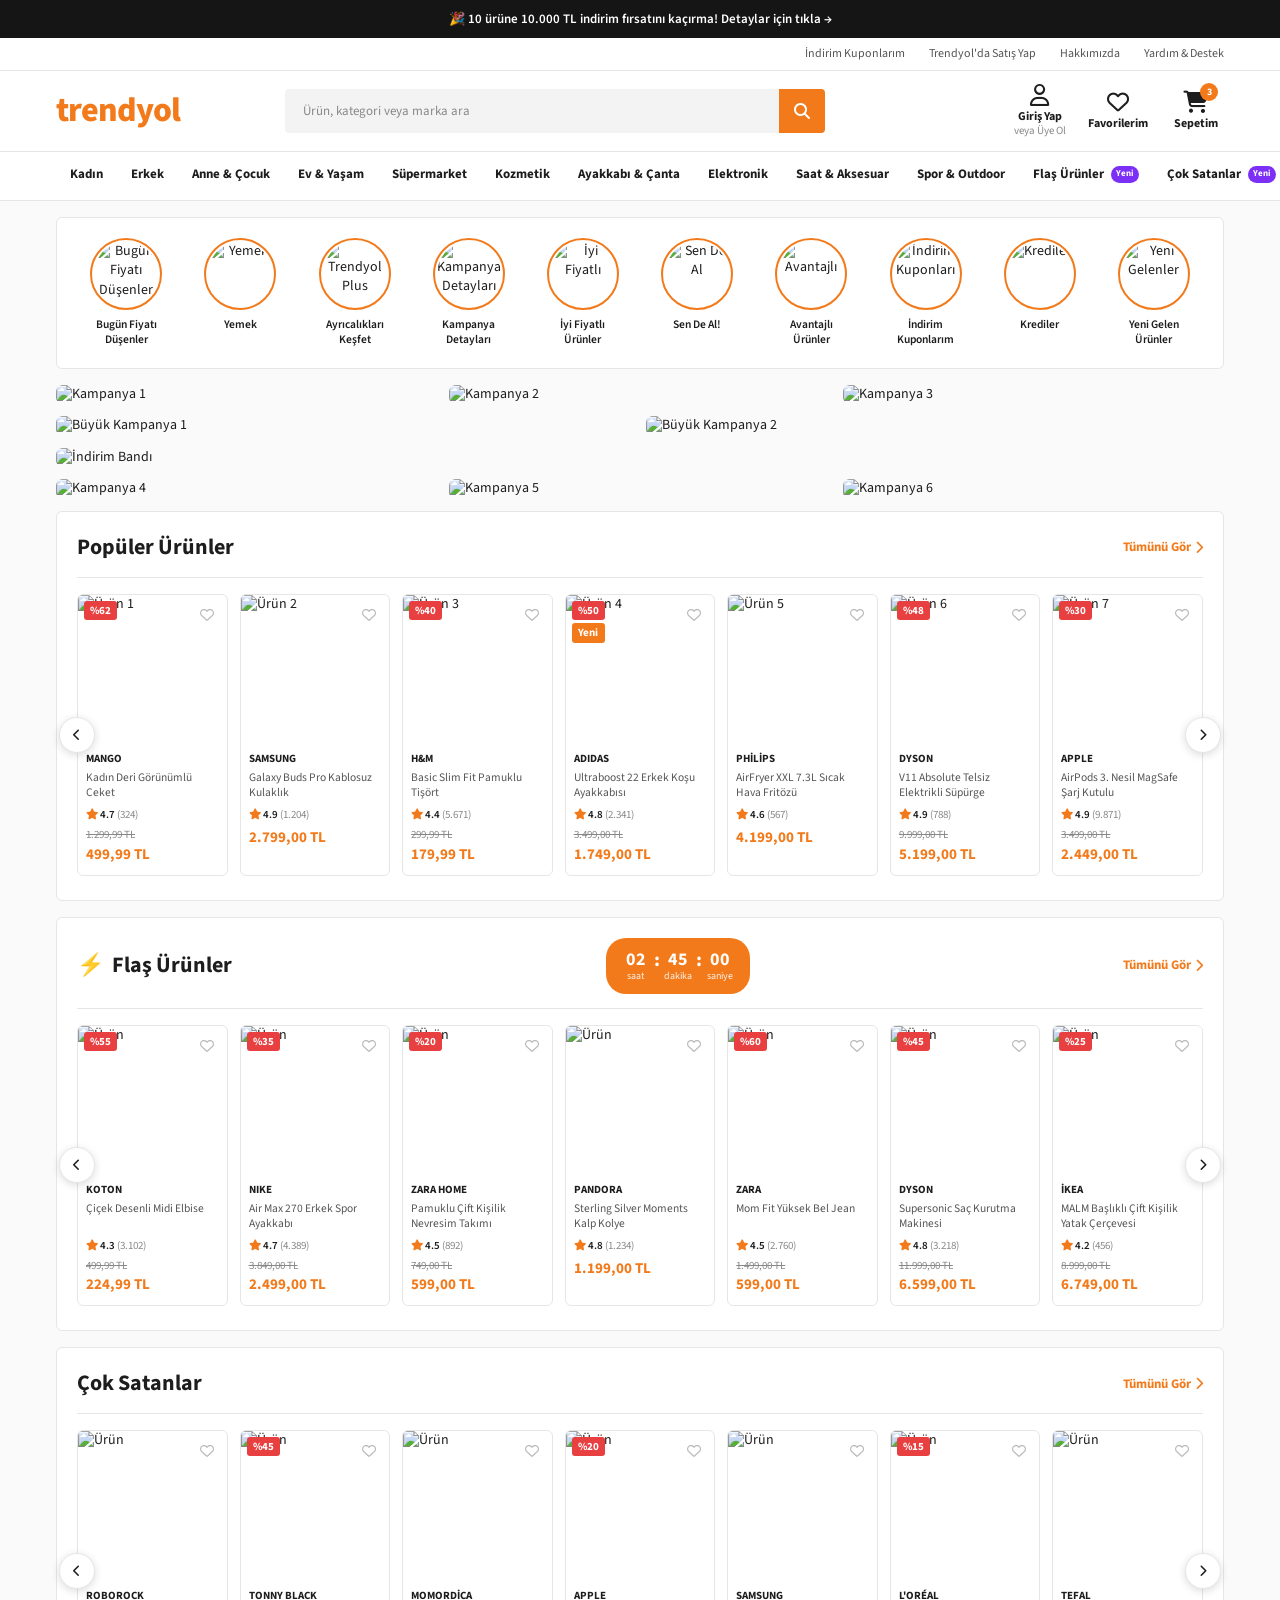
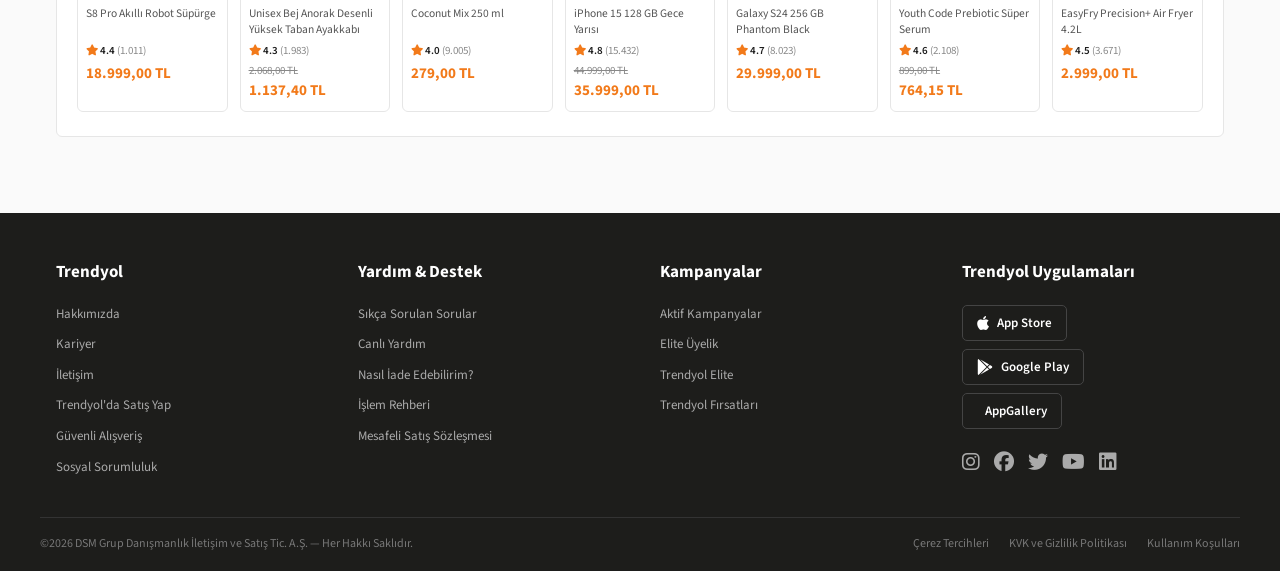
==== commit d3918907: "Trendyol yazısı turuncu yapıldı" ====
--- a/index.html
+++ b/index.html
@@ -1,346 +1,651 @@
 <!DOCTYPE html>
 <html lang="tr">
 <head>
-<meta charset="UTF-8"/>
-<meta name="viewport" content="width=device-width,initial-scale=1.0"/>
-<title>En Trend Ürünler Türkiye'nin Online Alışveriş Sitesi Trendyol'da</title>
-<meta name="description" content="Giyim, bilgisayar, cep telefonu, kozmetik ve daha fazlası en uygun fiyatlarla Trendyol'da."/>
-<link rel="stylesheet" href="style.css"/>
-<link href="https://fonts.googleapis.com/css2?family=Source+Sans+3:wght@300;400;600;700&display=swap" rel="stylesheet"/>
+    <meta charset="UTF-8">
+    <meta name="viewport" content="width=device-width, initial-scale=1.0">
+    <title>En Trend Ürünler Türkiye'nin Online Alışveriş Sitesi Trendyol'da</title>
+    <meta name="description" content="Türkiye'nin en büyük online alışveriş sitesi Trendyol'da her şey var! Kadın, erkek giyim, elektronik, ayakkabı, ev & yaşam ve daha fazlası.">
+    <link href="https://fonts.googleapis.com/css2?family=Source+Sans+Pro:wght@400;600;700&display=swap" rel="stylesheet">
+    <link rel="stylesheet" href="https://cdnjs.cloudflare.com/ajax/libs/font-awesome/6.4.0/css/all.min.css">
+    <link rel="stylesheet" href="style.css">
 </head>
 <body>
 
-<!-- TOP BAR -->
-<div class="topbar">
-  <div class="ty-container topbar__inner">
-    <ul class="topbar__links">
-      <li><a href="#">İndirim Kuponlarım</a></li>
-      <li><a href="#">Trendyol'da Satış Yap</a></li>
-      <li><a href="#">Hakkımızda</a></li>
-    </ul>
-    <div class="topbar__right">
-      <svg width="14" height="14" viewBox="0 0 24 24" fill="none" stroke="currentColor" stroke-width="2"><circle cx="12" cy="12" r="10"/><path d="M9.09 9a3 3 0 015.83 1c0 2-3 3-3 3"/><line x1="12" y1="17" x2="12.01" y2="17"/></svg>
-      Yardım &amp; Destek
+    <!-- ====== MARKETING BANNER (topmost) ====== -->
+    <div class="marketing-banner">
+        <div class="container">
+            <a href="#">🎉 10 ürüne 10.000 TL indirim fırsatını kaçırma! Detaylar için tıkla →</a>
+        </div>
     </div>
-  </div>
-</div>
-
-<!-- HEADER -->
-<header class="header" id="header">
-  <div class="ty-container header__inner">
-
-    <!-- LOGO -->
-    <a href="#" class="header__logo">
-      <svg xmlns="http://www.w3.org/2000/svg" width="152" height="38" viewBox="0 0 152 38">
-        <!-- T icon circle -->
-        <circle cx="19" cy="19" r="19" fill="#FF6000"/>
-        <text x="19" y="26" text-anchor="middle" font-family="Arial,sans-serif" font-size="22" font-weight="900" fill="white">t</text>
-        <!-- trendyol text -->
-        <text x="44" y="26" font-family="'Source Sans 3',Arial,sans-serif" font-size="22" font-weight="700" fill="#FF6000" letter-spacing="-0.5">trendyol</text>
-      </svg>
-    </a>
-
-    <!-- SEARCH -->
-    <div class="search-bar">
-      <input type="text" id="search-input" placeholder="Ürün, kategori veya marka ara" autocomplete="off" class="search-bar__input"/>
-      <button class="search-bar__btn" id="search-btn">
-        <svg width="18" height="18" viewBox="0 0 24 24" fill="none" stroke="currentColor" stroke-width="2.5"><circle cx="11" cy="11" r="8"/><line x1="21" y1="21" x2="16.65" y2="16.65"/></svg>
-      </button>
+
+    <!-- ====== HEADER ====== -->
+    <header id="header">
+
+        <!-- Top Bar -->
+        <div class="header-top">
+            <div class="container header-top-inner">
+                <ul class="top-links">
+                    <li><a href="#">İndirim Kuponlarım</a></li>
+                    <li><a href="#">Trendyol'da Satış Yap</a></li>
+                    <li><a href="#">Hakkımızda</a></li>
+                    <li><a href="#">Yardım &amp; Destek</a></li>
+                </ul>
+            </div>
+        </div>
+
+        <!-- Main Header Row -->
+        <div class="header-main container">
+            <!-- Logo -->
+            <div class="logo">
+                <a href="#" style="font-size: 34px; font-weight: 800; color: #f27a1a; letter-spacing: -1px; text-decoration: none;">trendyol</a>
+            </div>
+
+            <!-- Search -->
+            <div class="search-box">
+                <input type="text" id="searchInput" class="search-input" placeholder="Ürün, kategori veya marka ara" autocomplete="off">
+                <button class="search-btn"><i class="fa fa-search"></i></button>
+                <div class="search-dropdown" id="searchDropdown"></div>
+            </div>
+
+            <!-- User Actions — icon stacked on top of label -->
+            <div class="user-actions">
+                <a href="#" class="action-item" id="loginBtn">
+                    <i class="fa-regular fa-user"></i>
+                    <div class="action-label">
+                        <span class="action-upper">Giriş Yap</span>
+                        <span class="action-lower">veya Üye Ol</span>
+                    </div>
+                </a>
+                <a href="#" class="action-item">
+                    <i class="fa-regular fa-heart"></i>
+                    <span class="action-label">Favorilerim</span>
+                </a>
+                <a href="#" class="action-item" id="cartBtn">
+                    <div class="icon-wrapper">
+                        <i class="fa-solid fa-cart-shopping"></i>
+                        <span class="cart-badge">3</span>
+                    </div>
+                    <span class="action-label">Sepetim</span>
+                </a>
+            </div>
+        </div>
+
+        <!-- Category Navigation -->
+        <nav class="main-nav">
+            <div class="container">
+                <ul class="nav-links">
+                    <li><a href="#">Kadın</a></li>
+                    <li><a href="#">Erkek</a></li>
+                    <li><a href="#">Anne &amp; Çocuk</a></li>
+                    <li><a href="#">Ev &amp; Yaşam</a></li>
+                    <li><a href="#">Süpermarket</a></li>
+                    <li><a href="#">Kozmetik</a></li>
+                    <li><a href="#">Ayakkabı &amp; Çanta</a></li>
+                    <li><a href="#">Elektronik</a></li>
+                    <li><a href="#">Saat &amp; Aksesuar</a></li>
+                    <li><a href="#">Spor &amp; Outdoor</a></li>
+                    <li><a href="#" class="nav-highlight">Flaş Ürünler <span class="nav-badge">Yeni</span></a></li>
+                    <li><a href="#" class="nav-highlight">Çok Satanlar <span class="nav-badge">Yeni</span></a></li>
+                </ul>
+            </div>
+        </nav>
+    </header>
+
+    <!-- ====== MAIN CONTENT ====== -->
+    <main class="main-content">
+        <div class="container">
+
+            <!-- Story Circles -->
+            <div class="stories-container">
+                <div class="story-item">
+                    <div class="story-ring"><img src="https://images.pexels.com/photos/3769747/pexels-photo-3769747.jpeg?auto=compress&cs=tinysrgb&w=150" alt="Bugün Fiyatı Düşenler"></div>
+                    <span>Bugün Fiyatı<br>Düşenler</span>
+                </div>
+                <div class="story-item">
+                    <div class="story-ring"><img src="https://images.pexels.com/photos/1640777/pexels-photo-1640777.jpeg?auto=compress&cs=tinysrgb&w=150" alt="Yemek"></div>
+                    <span>Yemek</span>
+                </div>
+                <div class="story-item">
+                    <div class="story-ring"><img src="https://images.pexels.com/photos/5632397/pexels-photo-5632397.jpeg?auto=compress&cs=tinysrgb&w=150" alt="Trendyol Plus"></div>
+                    <span>Ayrıcalıkları<br>Keşfet</span>
+                </div>
+                <div class="story-item">
+                    <div class="story-ring"><img src="https://images.pexels.com/photos/5622859/pexels-photo-5622859.jpeg?auto=compress&cs=tinysrgb&w=150" alt="Kampanya Detayları"></div>
+                    <span>Kampanya<br>Detayları</span>
+                </div>
+                <div class="story-item">
+                    <div class="story-ring"><img src="https://images.pexels.com/photos/1082529/pexels-photo-1082529.jpeg?auto=compress&cs=tinysrgb&w=150" alt="İyi Fiyatlı"></div>
+                    <span>İyi Fiyatlı<br>Ürünler</span>
+                </div>
+                <div class="story-item">
+                    <div class="story-ring"><img src="https://images.pexels.com/photos/934070/pexels-photo-934070.jpeg?auto=compress&cs=tinysrgb&w=150" alt="Sen De Al"></div>
+                    <span>Sen De Al!</span>
+                </div>
+                <div class="story-item">
+                    <div class="story-ring"><img src="https://images.pexels.com/photos/298863/pexels-photo-298863.jpeg?auto=compress&cs=tinysrgb&w=150" alt="Avantajlı"></div>
+                    <span>Avantajlı<br>Ürünler</span>
+                </div>
+                <div class="story-item">
+                    <div class="story-ring"><img src="https://images.pexels.com/photos/264636/pexels-photo-264636.jpeg?auto=compress&cs=tinysrgb&w=150" alt="İndirim Kuponları"></div>
+                    <span>İndirim<br>Kuponlarım</span>
+                </div>
+                <div class="story-item">
+                    <div class="story-ring"><img src="https://images.pexels.com/photos/4386442/pexels-photo-4386442.jpeg?auto=compress&cs=tinysrgb&w=150" alt="Krediler"></div>
+                    <span>Krediler</span>
+                </div>
+                <div class="story-item">
+                    <div class="story-ring"><img src="https://images.pexels.com/photos/1050244/pexels-photo-1050244.jpeg?auto=compress&cs=tinysrgb&w=150" alt="Yeni Gelenler"></div>
+                    <span>Yeni Gelen<br>Ürünler</span>
+                </div>
+            </div>
+
+            <!-- Banner Grid: 3 columns -->
+            <div class="banner-group col-3">
+                <a href="#" class="banner-item"><img src="https://images.pexels.com/photos/5622859/pexels-photo-5622859.jpeg?auto=compress&cs=tinysrgb&w=600&h=290&fit=crop" alt="Kampanya 1"></a>
+                <a href="#" class="banner-item"><img src="https://images.pexels.com/photos/3769747/pexels-photo-3769747.jpeg?auto=compress&cs=tinysrgb&w=600&h=290&fit=crop" alt="Kampanya 2"></a>
+                <a href="#" class="banner-item"><img src="https://images.pexels.com/photos/4005031/pexels-photo-4005031.jpeg?auto=compress&cs=tinysrgb&w=600&h=290&fit=crop" alt="Kampanya 3"></a>
+            </div>
+
+            <!-- Banner Grid: 2 columns -->
+            <div class="banner-group col-2">
+                <a href="#" class="banner-item"><img src="https://images.pexels.com/photos/1536619/pexels-photo-1536619.jpeg?auto=compress&cs=tinysrgb&w=800&h=310&fit=crop" alt="Büyük Kampanya 1"></a>
+                <a href="#" class="banner-item"><img src="https://images.pexels.com/photos/135620/pexels-photo-135620.jpeg?auto=compress&cs=tinysrgb&w=800&h=310&fit=crop" alt="Büyük Kampanya 2"></a>
+            </div>
+
+            <!-- Full-width banner -->
+            <div class="banner-group col-1">
+                <a href="#" class="banner-item"><img src="https://images.pexels.com/photos/34577/pexels-photo.jpg?auto=compress&cs=tinysrgb&w=1200&h=130&fit=crop" alt="İndirim Bandı"></a>
+            </div>
+
+            <!-- Banner Grid: 3 columns -->
+            <div class="banner-group col-3">
+                <a href="#" class="banner-item"><img src="https://images.pexels.com/photos/994517/pexels-photo-994517.jpeg?auto=compress&cs=tinysrgb&w=600&h=290&fit=crop" alt="Kampanya 4"></a>
+                <a href="#" class="banner-item"><img src="https://images.pexels.com/photos/2529148/pexels-photo-2529148.jpeg?auto=compress&cs=tinysrgb&w=600&h=290&fit=crop" alt="Kampanya 5"></a>
+                <a href="#" class="banner-item"><img src="https://images.pexels.com/photos/869258/pexels-photo-869258.jpeg?auto=compress&cs=tinysrgb&w=600&h=290&fit=crop" alt="Kampanya 6"></a>
+            </div>
+
+            <!-- ===== Popüler Ürünler Slider ===== -->
+            <section class="product-section">
+                <div class="section-header">
+                    <h2 class="section-title">Popüler Ürünler</h2>
+                    <a href="#" class="see-all-btn">Tümünü Gör <i class="fa fa-chevron-right"></i></a>
+                </div>
+                <div class="slider-wrapper">
+                    <button class="slider-arrow arrow-prev" data-target="slider-popular"><i class="fa fa-chevron-left"></i></button>
+                    <div class="product-slider" id="slider-popular">
+                        <div class="product-card">
+                            <div class="card-badges"><span class="badge discount">%62</span></div>
+                            <a href="#" class="card-img-link"><img src="https://images.pexels.com/photos/1152077/pexels-photo-1152077.jpeg?auto=compress&cs=tinysrgb&w=300&h=300&fit=crop" alt="Ürün 1"></a>
+                            <button class="fav-btn"><i class="fa-regular fa-heart"></i></button>
+                            <div class="card-body">
+                                <p class="brand">MANGO</p>
+                                <p class="product-name">Kadın Deri Görünümlü Ceket</p>
+                                <div class="rating"><i class="fa fa-star"></i><span class="rating-score"> 4.7</span><span class="rating-count"> (324)</span></div>
+                                <div class="price-box">
+                                    <span class="old-price">1.299,99 TL</span>
+                                    <span class="new-price">499,99 TL</span>
+                                </div>
+                            </div>
+                        </div>
+                        <div class="product-card">
+                            <a href="#" class="card-img-link"><img src="https://images.pexels.com/photos/90946/pexels-photo-90946.jpeg?auto=compress&cs=tinysrgb&w=300&h=300&fit=crop" alt="Ürün 2"></a>
+                            <button class="fav-btn"><i class="fa-regular fa-heart"></i></button>
+                            <div class="card-body">
+                                <p class="brand">SAMSUNG</p>
+                                <p class="product-name">Galaxy Buds Pro Kablosuz Kulaklık</p>
+                                <div class="rating"><i class="fa fa-star"></i><span class="rating-score"> 4.9</span><span class="rating-count"> (1.204)</span></div>
+                                <div class="price-box">
+                                    <span class="new-price">2.799,00 TL</span>
+                                </div>
+                            </div>
+                        </div>
+                        <div class="product-card">
+                            <div class="card-badges"><span class="badge discount">%40</span></div>
+                            <a href="#" class="card-img-link"><img src="https://images.pexels.com/photos/1183266/pexels-photo-1183266.jpeg?auto=compress&cs=tinysrgb&w=300&h=300&fit=crop" alt="Ürün 3"></a>
+                            <button class="fav-btn"><i class="fa-regular fa-heart"></i></button>
+                            <div class="card-body">
+                                <p class="brand">H&amp;M</p>
+                                <p class="product-name">Basic Slim Fit Pamuklu Tişört</p>
+                                <div class="rating"><i class="fa fa-star"></i><span class="rating-score"> 4.4</span><span class="rating-count"> (5.671)</span></div>
+                                <div class="price-box">
+                                    <span class="old-price">299,99 TL</span>
+                                    <span class="new-price">179,99 TL</span>
+                                </div>
+                            </div>
+                        </div>
+                        <div class="product-card">
+                            <div class="card-badges"><span class="badge discount">%50</span><span class="badge badge-new">Yeni</span></div>
+                            <a href="#" class="card-img-link"><img src="https://images.pexels.com/photos/1598505/pexels-photo-1598505.jpeg?auto=compress&cs=tinysrgb&w=300&h=300&fit=crop" alt="Ürün 4"></a>
+                            <button class="fav-btn"><i class="fa-regular fa-heart"></i></button>
+                            <div class="card-body">
+                                <p class="brand">ADIDAS</p>
+                                <p class="product-name">Ultraboost 22 Erkek Koşu Ayakkabısı</p>
+                                <div class="rating"><i class="fa fa-star"></i><span class="rating-score"> 4.8</span><span class="rating-count"> (2.341)</span></div>
+                                <div class="price-box">
+                                    <span class="old-price">3.499,00 TL</span>
+                                    <span class="new-price">1.749,00 TL</span>
+                                </div>
+                            </div>
+                        </div>
+                        <div class="product-card">
+                            <a href="#" class="card-img-link"><img src="https://images.pexels.com/photos/325153/pexels-photo-325153.jpeg?auto=compress&cs=tinysrgb&w=300&h=300&fit=crop" alt="Ürün 5"></a>
+                            <button class="fav-btn"><i class="fa-regular fa-heart"></i></button>
+                            <div class="card-body">
+                                <p class="brand">PHİLİPS</p>
+                                <p class="product-name">AirFryer XXL 7.3L Sıcak Hava Fritözü</p>
+                                <div class="rating"><i class="fa fa-star"></i><span class="rating-score"> 4.6</span><span class="rating-count"> (567)</span></div>
+                                <div class="price-box">
+                                    <span class="new-price">4.199,00 TL</span>
+                                </div>
+                            </div>
+                        </div>
+                        <div class="product-card">
+                            <div class="card-badges"><span class="badge discount">%48</span></div>
+                            <a href="#" class="card-img-link"><img src="https://images.pexels.com/photos/3616760/pexels-photo-3616760.jpeg?auto=compress&cs=tinysrgb&w=300&h=300&fit=crop" alt="Ürün 6"></a>
+                            <button class="fav-btn"><i class="fa-regular fa-heart"></i></button>
+                            <div class="card-body">
+                                <p class="brand">DYSON</p>
+                                <p class="product-name">V11 Absolute Telsiz Elektrikli Süpürge</p>
+                                <div class="rating"><i class="fa fa-star"></i><span class="rating-score"> 4.9</span><span class="rating-count"> (788)</span></div>
+                                <div class="price-box">
+                                    <span class="old-price">9.999,00 TL</span>
+                                    <span class="new-price">5.199,00 TL</span>
+                                </div>
+                            </div>
+                        </div>
+                        <div class="product-card">
+                            <div class="card-badges"><span class="badge discount">%30</span></div>
+                            <a href="#" class="card-img-link"><img src="https://images.pexels.com/photos/3373736/pexels-photo-3373736.jpeg?auto=compress&cs=tinysrgb&w=300&h=300&fit=crop" alt="Ürün 7"></a>
+                            <button class="fav-btn"><i class="fa-regular fa-heart"></i></button>
+                            <div class="card-body">
+                                <p class="brand">APPLE</p>
+                                <p class="product-name">AirPods 3. Nesil MagSafe Şarj Kutulu</p>
+                                <div class="rating"><i class="fa fa-star"></i><span class="rating-score"> 4.9</span><span class="rating-count"> (9.871)</span></div>
+                                <div class="price-box">
+                                    <span class="old-price">3.499,00 TL</span>
+                                    <span class="new-price">2.449,00 TL</span>
+                                </div>
+                            </div>
+                        </div>
+                    </div>
+                    <button class="slider-arrow arrow-next" data-target="slider-popular"><i class="fa fa-chevron-right"></i></button>
+                </div>
+            </section>
+
+            <!-- ===== Flash Deals Section ===== -->
+            <section class="product-section">
+                <div class="section-header flash-header">
+                    <div class="section-title-area">
+                        <span class="flash-icon">⚡</span>
+                        <h2 class="section-title">Flaş Ürünler</h2>
+                    </div>
+                    <div class="countdown" id="countdown">
+                        <div class="countdown-item"><span id="cd-hours">02</span><small>saat</small></div>
+                        <div class="countdown-sep">:</div>
+                        <div class="countdown-item"><span id="cd-mins">45</span><small>dakika</small></div>
+                        <div class="countdown-sep">:</div>
+                        <div class="countdown-item"><span id="cd-secs">00</span><small>saniye</small></div>
+                    </div>
+                    <a href="#" class="see-all-btn">Tümünü Gör <i class="fa fa-chevron-right"></i></a>
+                </div>
+                <div class="slider-wrapper">
+                    <button class="slider-arrow arrow-prev" data-target="slider-flash"><i class="fa fa-chevron-left"></i></button>
+                    <div class="product-slider" id="slider-flash">
+                        <div class="product-card">
+                            <div class="card-badges"><span class="badge discount">%55</span></div>
+                            <a href="#" class="card-img-link"><img src="https://images.pexels.com/photos/1536619/pexels-photo-1536619.jpeg?auto=compress&cs=tinysrgb&w=300&h=300&fit=crop" alt="Ürün"></a>
+                            <button class="fav-btn"><i class="fa-regular fa-heart"></i></button>
+                            <div class="card-body">
+                                <p class="brand">KOTON</p>
+                                <p class="product-name">Çiçek Desenli Midi Elbise</p>
+                                <div class="rating"><i class="fa fa-star"></i><span class="rating-score"> 4.3</span><span class="rating-count"> (3.102)</span></div>
+                                <div class="price-box">
+                                    <span class="old-price">499,99 TL</span>
+                                    <span class="new-price">224,99 TL</span>
+                                </div>
+                            </div>
+                        </div>
+                        <div class="product-card">
+                            <div class="card-badges"><span class="badge discount">%35</span></div>
+                            <a href="#" class="card-img-link"><img src="https://images.pexels.com/photos/1082529/pexels-photo-1082529.jpeg?auto=compress&cs=tinysrgb&w=300&h=300&fit=crop" alt="Ürün"></a>
+                            <button class="fav-btn"><i class="fa-regular fa-heart"></i></button>
+                            <div class="card-body">
+                                <p class="brand">NIKE</p>
+                                <p class="product-name">Air Max 270 Erkek Spor Ayakkabı</p>
+                                <div class="rating"><i class="fa fa-star"></i><span class="rating-score"> 4.7</span><span class="rating-count"> (4.389)</span></div>
+                                <div class="price-box">
+                                    <span class="old-price">3.849,00 TL</span>
+                                    <span class="new-price">2.499,00 TL</span>
+                                </div>
+                            </div>
+                        </div>
+                        <div class="product-card">
+                            <div class="card-badges"><span class="badge discount">%20</span></div>
+                            <a href="#" class="card-img-link"><img src="https://images.pexels.com/photos/2529148/pexels-photo-2529148.jpeg?auto=compress&cs=tinysrgb&w=300&h=300&fit=crop" alt="Ürün"></a>
+                            <button class="fav-btn"><i class="fa-regular fa-heart"></i></button>
+                            <div class="card-body">
+                                <p class="brand">ZARA HOME</p>
+                                <p class="product-name">Pamuklu Çift Kişilik Nevresim Takımı</p>
+                                <div class="rating"><i class="fa fa-star"></i><span class="rating-score"> 4.5</span><span class="rating-count"> (892)</span></div>
+                                <div class="price-box">
+                                    <span class="old-price">749,00 TL</span>
+                                    <span class="new-price">599,00 TL</span>
+                                </div>
+                            </div>
+                        </div>
+                        <div class="product-card">
+                            <a href="#" class="card-img-link"><img src="https://images.pexels.com/photos/298863/pexels-photo-298863.jpeg?auto=compress&cs=tinysrgb&w=300&h=300&fit=crop" alt="Ürün"></a>
+                            <button class="fav-btn"><i class="fa-regular fa-heart"></i></button>
+                            <div class="card-body">
+                                <p class="brand">PANDORA</p>
+                                <p class="product-name">Sterling Silver Moments Kalp Kolye</p>
+                                <div class="rating"><i class="fa fa-star"></i><span class="rating-score"> 4.8</span><span class="rating-count"> (1.234)</span></div>
+                                <div class="price-box">
+                                    <span class="new-price">1.199,00 TL</span>
+                                </div>
+                            </div>
+                        </div>
+                        <div class="product-card">
+                            <div class="card-badges"><span class="badge discount">%60</span></div>
+                            <a href="#" class="card-img-link"><img src="https://images.pexels.com/photos/994517/pexels-photo-994517.jpeg?auto=compress&cs=tinysrgb&w=300&h=300&fit=crop" alt="Ürün"></a>
+                            <button class="fav-btn"><i class="fa-regular fa-heart"></i></button>
+                            <div class="card-body">
+                                <p class="brand">ZARA</p>
+                                <p class="product-name">Mom Fit Yüksek Bel Jean</p>
+                                <div class="rating"><i class="fa fa-star"></i><span class="rating-score"> 4.5</span><span class="rating-count"> (2.760)</span></div>
+                                <div class="price-box">
+                                    <span class="old-price">1.499,00 TL</span>
+                                    <span class="new-price">599,00 TL</span>
+                                </div>
+                            </div>
+                        </div>
+                        <div class="product-card">
+                            <div class="card-badges"><span class="badge discount">%45</span></div>
+                            <a href="#" class="card-img-link"><img src="https://images.pexels.com/photos/869258/pexels-photo-869258.jpeg?auto=compress&cs=tinysrgb&w=300&h=300&fit=crop" alt="Ürün"></a>
+                            <button class="fav-btn"><i class="fa-regular fa-heart"></i></button>
+                            <div class="card-body">
+                                <p class="brand">DYSON</p>
+                                <p class="product-name">Supersonic Saç Kurutma Makinesi</p>
+                                <div class="rating"><i class="fa fa-star"></i><span class="rating-score"> 4.8</span><span class="rating-count"> (3.218)</span></div>
+                                <div class="price-box">
+                                    <span class="old-price">11.999,00 TL</span>
+                                    <span class="new-price">6.599,00 TL</span>
+                                </div>
+                            </div>
+                        </div>
+                        <div class="product-card">
+                            <div class="card-badges"><span class="badge discount">%25</span></div>
+                            <a href="#" class="card-img-link"><img src="https://images.pexels.com/photos/1866149/pexels-photo-1866149.jpeg?auto=compress&cs=tinysrgb&w=300&h=300&fit=crop" alt="Ürün"></a>
+                            <button class="fav-btn"><i class="fa-regular fa-heart"></i></button>
+                            <div class="card-body">
+                                <p class="brand">İKEA</p>
+                                <p class="product-name">MALM Başlıklı Çift Kişilik Yatak Çerçevesi</p>
+                                <div class="rating"><i class="fa fa-star"></i><span class="rating-score"> 4.2</span><span class="rating-count"> (456)</span></div>
+                                <div class="price-box">
+                                    <span class="old-price">8.999,00 TL</span>
+                                    <span class="new-price">6.749,00 TL</span>
+                                </div>
+                            </div>
+                        </div>
+                    </div>
+                    <button class="slider-arrow arrow-next" data-target="slider-flash"><i class="fa fa-chevron-right"></i></button>
+                </div>
+            </section>
+
+            <!-- ===== Çok Satanlar ===== -->
+            <section class="product-section">
+                <div class="section-header">
+                    <h2 class="section-title">Çok Satanlar</h2>
+                    <a href="#" class="see-all-btn">Tümünü Gör <i class="fa fa-chevron-right"></i></a>
+                </div>
+                <div class="slider-wrapper">
+                    <button class="slider-arrow arrow-prev" data-target="slider-bestsellers"><i class="fa fa-chevron-left"></i></button>
+                    <div class="product-slider" id="slider-bestsellers">
+                        <div class="product-card">
+                            <a href="#" class="card-img-link"><img src="https://images.pexels.com/photos/4386442/pexels-photo-4386442.jpeg?auto=compress&cs=tinysrgb&w=300&h=300&fit=crop" alt="Ürün"></a>
+                            <button class="fav-btn"><i class="fa-regular fa-heart"></i></button>
+                            <div class="card-body">
+                                <p class="brand">ROBOROCK</p>
+                                <p class="product-name">S8 Pro Akıllı Robot Süpürge</p>
+                                <div class="rating"><i class="fa fa-star"></i><span class="rating-score"> 4.4</span><span class="rating-count"> (1.011)</span></div>
+                                <div class="price-box">
+                                    <span class="new-price">18.999,00 TL</span>
+                                </div>
+                            </div>
+                        </div>
+                        <div class="product-card">
+                            <div class="card-badges"><span class="badge discount">%45</span></div>
+                            <a href="#" class="card-img-link"><img src="https://images.pexels.com/photos/1050244/pexels-photo-1050244.jpeg?auto=compress&cs=tinysrgb&w=300&h=300&fit=crop" alt="Ürün"></a>
+                            <button class="fav-btn"><i class="fa-regular fa-heart"></i></button>
+                            <div class="card-body">
+                                <p class="brand">TONNY BLACK</p>
+                                <p class="product-name">Unisex Bej Anorak Desenli Yüksek Taban Ayakkabı</p>
+                                <div class="rating"><i class="fa fa-star"></i><span class="rating-score"> 4.3</span><span class="rating-count"> (1.983)</span></div>
+                                <div class="price-box">
+                                    <span class="old-price">2.068,00 TL</span>
+                                    <span class="new-price">1.137,40 TL</span>
+                                </div>
+                            </div>
+                        </div>
+                        <div class="product-card">
+                            <a href="#" class="card-img-link"><img src="https://images.pexels.com/photos/5632397/pexels-photo-5632397.jpeg?auto=compress&cs=tinysrgb&w=300&h=300&fit=crop" alt="Ürün"></a>
+                            <button class="fav-btn"><i class="fa-regular fa-heart"></i></button>
+                            <div class="card-body">
+                                <p class="brand">MOMORDİCA</p>
+                                <p class="product-name">Coconut Mix 250 ml</p>
+                                <div class="rating"><i class="fa fa-star"></i><span class="rating-score"> 4.0</span><span class="rating-count"> (9.005)</span></div>
+                                <div class="price-box">
+                                    <span class="new-price">279,00 TL</span>
+                                </div>
+                            </div>
+                        </div>
+                        <div class="product-card">
+                            <div class="card-badges"><span class="badge discount">%20</span></div>
+                            <a href="#" class="card-img-link"><img src="https://images.pexels.com/photos/1640777/pexels-photo-1640777.jpeg?auto=compress&cs=tinysrgb&w=300&h=300&fit=crop" alt="Ürün"></a>
+                            <button class="fav-btn"><i class="fa-regular fa-heart"></i></button>
+                            <div class="card-body">
+                                <p class="brand">APPLE</p>
+                                <p class="product-name">iPhone 15 128 GB Gece Yarısı</p>
+                                <div class="rating"><i class="fa fa-star"></i><span class="rating-score"> 4.8</span><span class="rating-count"> (15.432)</span></div>
+                                <div class="price-box">
+                                    <span class="old-price">44.999,00 TL</span>
+                                    <span class="new-price">35.999,00 TL</span>
+                                </div>
+                            </div>
+                        </div>
+                        <div class="product-card">
+                            <a href="#" class="card-img-link"><img src="https://images.pexels.com/photos/3769747/pexels-photo-3769747.jpeg?auto=compress&cs=tinysrgb&w=300&h=300&fit=crop" alt="Ürün"></a>
+                            <button class="fav-btn"><i class="fa-regular fa-heart"></i></button>
+                            <div class="card-body">
+                                <p class="brand">SAMSUNG</p>
+                                <p class="product-name">Galaxy S24 256 GB Phantom Black</p>
+                                <div class="rating"><i class="fa fa-star"></i><span class="rating-score"> 4.7</span><span class="rating-count"> (8.023)</span></div>
+                                <div class="price-box">
+                                    <span class="new-price">29.999,00 TL</span>
+                                </div>
+                            </div>
+                        </div>
+                        <div class="product-card">
+                            <div class="card-badges"><span class="badge discount">%15</span></div>
+                            <a href="#" class="card-img-link"><img src="https://images.pexels.com/photos/1152077/pexels-photo-1152077.jpeg?auto=compress&cs=tinysrgb&w=300&h=300&fit=crop" alt="Ürün"></a>
+                            <button class="fav-btn"><i class="fa-regular fa-heart"></i></button>
+                            <div class="card-body">
+                                <p class="brand">L'ORÉAL</p>
+                                <p class="product-name">Youth Code Prebiotic Süper Serum</p>
+                                <div class="rating"><i class="fa fa-star"></i><span class="rating-score"> 4.6</span><span class="rating-count"> (2.108)</span></div>
+                                <div class="price-box">
+                                    <span class="old-price">899,00 TL</span>
+                                    <span class="new-price">764,15 TL</span>
+                                </div>
+                            </div>
+                        </div>
+                        <div class="product-card">
+                            <a href="#" class="card-img-link"><img src="https://images.pexels.com/photos/4005031/pexels-photo-4005031.jpeg?auto=compress&cs=tinysrgb&w=300&h=300&fit=crop" alt="Ürün"></a>
+                            <button class="fav-btn"><i class="fa-regular fa-heart"></i></button>
+                            <div class="card-body">
+                                <p class="brand">TEFAL</p>
+                                <p class="product-name">EasyFry Precision+ Air Fryer 4.2L</p>
+                                <div class="rating"><i class="fa fa-star"></i><span class="rating-score"> 4.5</span><span class="rating-count"> (3.671)</span></div>
+                                <div class="price-box">
+                                    <span class="new-price">2.999,00 TL</span>
+                                </div>
+                            </div>
+                        </div>
+                    </div>
+                    <button class="slider-arrow arrow-next" data-target="slider-bestsellers"><i class="fa fa-chevron-right"></i></button>
+                </div>
+            </section>
+
+        </div>
+    </main>
+
+    <!-- ====== FOOTER ====== -->
+    <footer class="footer">
+        <div class="container footer-top">
+            <div class="footer-col">
+                <h3>Trendyol</h3>
+                <ul>
+                    <li><a href="#">Hakkımızda</a></li>
+                    <li><a href="#">Kariyer</a></li>
+                    <li><a href="#">İletişim</a></li>
+                    <li><a href="#">Trendyol'da Satış Yap</a></li>
+                    <li><a href="#">Güvenli Alışveriş</a></li>
+                    <li><a href="#">Sosyal Sorumluluk</a></li>
+                </ul>
+            </div>
+            <div class="footer-col">
+                <h3>Yardım &amp; Destek</h3>
+                <ul>
+                    <li><a href="#">Sıkça Sorulan Sorular</a></li>
+                    <li><a href="#">Canlı Yardım</a></li>
+                    <li><a href="#">Nasıl İade Edebilirim?</a></li>
+                    <li><a href="#">İşlem Rehberi</a></li>
+                    <li><a href="#">Mesafeli Satış Sözleşmesi</a></li>
+                </ul>
+            </div>
+            <div class="footer-col">
+                <h3>Kampanyalar</h3>
+                <ul>
+                    <li><a href="#">Aktif Kampanyalar</a></li>
+                    <li><a href="#">Elite Üyelik</a></li>
+                    <li><a href="#">Trendyol Elite</a></li>
+                    <li><a href="#">Trendyol Fırsatları</a></li>
+                </ul>
+            </div>
+            <div class="footer-col">
+                <h3>Trendyol Uygulamaları</h3>
+                <div class="app-badges">
+                    <a href="#" class="app-badge">
+                        <i class="fa-brands fa-apple"></i> App Store
+                    </a>
+                    <a href="#" class="app-badge">
+                        <i class="fa-brands fa-google-play"></i> Google Play
+                    </a>
+                    <a href="#" class="app-badge">
+                        <i class="fa-brands fa-huawei"></i> AppGallery
+                    </a>
+                </div>
+                <div class="social-links">
+                    <a href="#"><i class="fa-brands fa-instagram"></i></a>
+                    <a href="#"><i class="fa-brands fa-facebook"></i></a>
+                    <a href="#"><i class="fa-brands fa-twitter"></i></a>
+                    <a href="#"><i class="fa-brands fa-youtube"></i></a>
+                    <a href="#"><i class="fa-brands fa-linkedin"></i></a>
+                </div>
+            </div>
+        </div>
+
+        <div class="container footer-bottom">
+            <div class="copyright">
+                ©2026 DSM Grup Danışmanlık İletişim ve Satış Tic. A.Ş. — Her Hakkı Saklıdır.
+            </div>
+            <div class="footer-links">
+                <a href="#">Çerez Tercihleri</a>
+                <a href="#">KVK ve Gizlilik Politikası</a>
+                <a href="#">Kullanım Koşulları</a>
+            </div>
+        </div>
+    </footer>
+
+    <!-- ====== LOGIN MODAL ====== -->
+    <div class="modal-overlay" id="loginModal">
+        <div class="modal-box">
+            <button class="modal-close" id="modalClose"><i class="fa fa-times"></i></button>
+
+            <div class="modal-left">
+                <img src="https://cdn.dsmcdn.com/web/logo/ty-web.svg" alt="Trendyol" class="modal-logo">
+                <h2>Trendyol'a Hoş Geldin!</h2>
+                <p>Alışverişin keyfini çıkarmak için giriş yap.</p>
+                <img src="https://images.pexels.com/photos/5632397/pexels-photo-5632397.jpeg?auto=compress&cs=tinysrgb&w=400&h=350&fit=crop" alt="Alışveriş" class="modal-illustration">
+            </div>
+
+            <div class="modal-right">
+                <div class="modal-tabs">
+                    <button class="modal-tab active" data-tab="login">Giriş Yap</button>
+                    <button class="modal-tab" data-tab="register">Üye Ol</button>
+                </div>
+
+                <!-- LOGIN FORM -->
+                <form class="modal-form" id="loginForm">
+                    <div class="form-group">
+                        <label for="loginEmail">E-posta veya Cep Telefonu</label>
+                        <input type="text" id="loginEmail" placeholder="E-posta veya Cep Telefonu" class="form-input">
+                    </div>
+                    <div class="form-group">
+                        <label for="loginPassword">Şifre</label>
+                        <div class="input-with-icon">
+                            <input type="password" id="loginPassword" placeholder="Şifrenizi giriniz" class="form-input">
+                            <button type="button" class="toggle-pw"><i class="fa-regular fa-eye"></i></button>
+                        </div>
+                    </div>
+                    <div class="form-row">
+                        <label class="checkbox-label">
+                            <input type="checkbox" id="rememberMe">
+                            <span>Beni Hatırla</span>
+                        </label>
+                        <a href="#" class="forgot-link">Şifremi Unuttum</a>
+                    </div>
+                    <button type="submit" class="submit-btn">Giriş Yap</button>
+                    <div class="divider"><span>veya</span></div>
+                    <button type="button" class="social-btn google-btn">
+                        <img src="https://www.google.com/favicon.ico" alt="Google" width="18"> Google ile devam et
+                    </button>
+                    <button type="button" class="social-btn apple-btn">
+                        <i class="fa-brands fa-apple"></i> Apple ile devam et
+                    </button>
+                </form>
+
+                <!-- REGISTER FORM -->
+                <form class="modal-form hidden" id="registerForm">
+                    <div class="form-group">
+                        <label for="regName">Ad Soyad</label>
+                        <input type="text" id="regName" placeholder="Ad Soyad" class="form-input">
+                    </div>
+                    <div class="form-group">
+                        <label for="regEmail">E-posta</label>
+                        <input type="email" id="regEmail" placeholder="E-posta adresinizi giriniz" class="form-input">
+                    </div>
+                    <div class="form-group">
+                        <label for="regPhone">Cep Telefonu</label>
+                        <input type="tel" id="regPhone" placeholder="05XX XXX XX XX" class="form-input">
+                    </div>
+                    <div class="form-group">
+                        <label for="regPassword">Şifre</label>
+                        <div class="input-with-icon">
+                            <input type="password" id="regPassword" placeholder="En az 6 karakter" class="form-input">
+                            <button type="button" class="toggle-pw"><i class="fa-regular fa-eye"></i></button>
+                        </div>
+                    </div>
+                    <label class="checkbox-label" style="margin-bottom:14px">
+                        <input type="checkbox" id="kvkk">
+                        <span><a href="#">Üyelik Sözleşmesi</a>'ni ve <a href="#">Gizlilik Politikası</a>'nı okudum, kabul ediyorum.</span>
+                    </label>
+                    <button type="submit" class="submit-btn">Üye Ol</button>
+                </form>
+            </div>
+        </div>
     </div>
 
-    <!-- NAV ICONS -->
-    <nav class="header__nav">
-      <!-- Giriş Yap -->
-      <div class="nav-item user-nav" id="nav-user">
-        <div class="nav-item__icon">
-          <svg width="20" height="20" viewBox="0 0 24 24" fill="none" stroke="currentColor" stroke-width="1.8"><path d="M20 21v-2a4 4 0 00-4-4H8a4 4 0 00-4 4v2"/><circle cx="12" cy="7" r="4"/></svg>
-        </div>
-        <span class="nav-item__label">Giriş Yap</span>
-        <svg class="nav-item__caret" width="10" height="6" viewBox="0 0 10 6"><path d="M1 1l4 4 4-4" stroke="currentColor" stroke-width="1.5" fill="none"/></svg>
-        <!-- Login dropdown -->
-        <div class="login-dropdown">
-          <button class="login-dropdown__btn login-dropdown__btn--primary">Giriş Yap</button>
-          <button class="login-dropdown__btn login-dropdown__btn--secondary">Üye Ol</button>
-          <ul class="login-dropdown__links">
-            <li><a href="#">Siparişlerim</a></li>
-            <li><a href="#">Favorilerim</a></li>
-            <li><a href="#">Puanlarım &amp; Kuponlarım</a></li>
-            <li><a href="#">Trendyol Plus</a></li>
-            <li><a href="#">Öğrenci Programı</a></li>
-            <li><a href="#">Değerlendirmelerim</a></li>
-          </ul>
-        </div>
-      </div>
-      <!-- Favorilerim -->
-      <a href="#" class="nav-item" id="nav-fav">
-        <div class="nav-item__icon">
-          <svg width="20" height="20" viewBox="0 0 24 24" fill="none" stroke="currentColor" stroke-width="1.8"><path d="M20.84 4.61a5.5 5.5 0 00-7.78 0L12 5.67l-1.06-1.06a5.5 5.5 0 00-7.78 7.78l1.06 1.06L12 21.23l7.78-7.78 1.06-1.06a5.5 5.5 0 000-7.78z"/></svg>
-        </div>
-        <span class="nav-item__label">Favorilerim</span>
-      </a>
-      <!-- Sepetim -->
-      <a href="#" class="nav-item" id="nav-basket">
-        <div class="nav-item__icon basket-icon-wrap">
-          <svg width="20" height="20" viewBox="0 0 24 24" fill="none" stroke="currentColor" stroke-width="1.8"><path d="M6 2L3 6v14a2 2 0 002 2h14a2 2 0 002-2V6l-3-4z"/><line x1="3" y1="6" x2="21" y2="6"/><path d="M16 10a4 4 0 01-8 0"/></svg>
-          <span class="basket-badge" id="basket-badge" style="display:none">0</span>
-        </div>
-        <span class="nav-item__label">Sepetim</span>
-      </a>
-    </nav>
-  </div>
-</header>
-
-<!-- BOTTOM NAV -->
-<nav class="bottom-nav" id="bottom-nav">
-  <div class="ty-container bottom-nav__inner">
-
-    <!-- Kategoriler with mega-menu -->
-    <div class="cat-tab" id="cat-tab">
-      <svg width="16" height="12" viewBox="0 0 16 12" fill="currentColor">
-        <rect y="0" width="16" height="2" rx="1"/>
-        <rect y="5" width="16" height="2" rx="1"/>
-        <rect y="10" width="16" height="2" rx="1"/>
-      </svg>
-      <span>Kategoriler</span>
-
-      <!-- MEGA MENU -->
-      <div class="mega-menu" id="mega-menu">
-        <div class="mega-menu__left">
-          <a href="#" class="mega-menu__cat active" data-cat="kadin">
-            <img src="https://cdn.dsmcdn.com/v2/Assets/kategori-ikonlari/kadin.png" onerror="this.style.display='none'" width="22" height="22" alt=""/>
-            <span>Kadın</span>
-            <svg class="mm-arrow" width="6" height="10" viewBox="0 0 6 10"><path d="M1 1l4 4-4 4" stroke="currentColor" stroke-width="1.5" fill="none"/></svg>
-          </a>
-          <a href="#" class="mega-menu__cat" data-cat="erkek">
-            <img src="https://cdn.dsmcdn.com/v2/Assets/kategori-ikonlari/erkek.png" onerror="this.style.display='none'" width="22" height="22" alt=""/>
-            <span>Erkek</span>
-            <svg class="mm-arrow" width="6" height="10" viewBox="0 0 6 10"><path d="M1 1l4 4-4 4" stroke="currentColor" stroke-width="1.5" fill="none"/></svg>
-          </a>
-          <a href="#" class="mega-menu__cat" data-cat="anne">
-            <img src="https://cdn.dsmcdn.com/v2/Assets/kategori-ikonlari/cocuk.png" onerror="this.style.display='none'" width="22" height="22" alt=""/>
-            <span>Anne &amp; Çocuk</span>
-            <svg class="mm-arrow" width="6" height="10" viewBox="0 0 6 10"><path d="M1 1l4 4-4 4" stroke="currentColor" stroke-width="1.5" fill="none"/></svg>
-          </a>
-          <a href="#" class="mega-menu__cat" data-cat="ev">
-            <img src="https://cdn.dsmcdn.com/v2/Assets/kategori-ikonlari/ev-yasam.png" onerror="this.style.display='none'" width="22" height="22" alt=""/>
-            <span>Ev &amp; Yaşam</span>
-            <svg class="mm-arrow" width="6" height="10" viewBox="0 0 6 10"><path d="M1 1l4 4-4 4" stroke="currentColor" stroke-width="1.5" fill="none"/></svg>
-          </a>
-          <a href="#" class="mega-menu__cat" data-cat="super">
-            <img src="https://cdn.dsmcdn.com/v2/Assets/kategori-ikonlari/supermarket.png" onerror="this.style.display='none'" width="22" height="22" alt=""/>
-            <span>Süpermarket</span>
-            <svg class="mm-arrow" width="6" height="10" viewBox="0 0 6 10"><path d="M1 1l4 4-4 4" stroke="currentColor" stroke-width="1.5" fill="none"/></svg>
-          </a>
-          <a href="#" class="mega-menu__cat" data-cat="kozmetik">
-            <img src="https://cdn.dsmcdn.com/v2/Assets/kategori-ikonlari/kozmetik.png" onerror="this.style.display='none'" width="22" height="22" alt=""/>
-            <span>Kozmetik</span>
-            <svg class="mm-arrow" width="6" height="10" viewBox="0 0 6 10"><path d="M1 1l4 4-4 4" stroke="currentColor" stroke-width="1.5" fill="none"/></svg>
-          </a>
-          <a href="#" class="mega-menu__cat" data-cat="ayakkabi">
-            <img src="https://cdn.dsmcdn.com/v2/Assets/kategori-ikonlari/ayakkabi.png" onerror="this.style.display='none'" width="22" height="22" alt=""/>
-            <span>Ayakkabı &amp; Çanta</span>
-            <svg class="mm-arrow" width="6" height="10" viewBox="0 0 6 10"><path d="M1 1l4 4-4 4" stroke="currentColor" stroke-width="1.5" fill="none"/></svg>
-          </a>
-          <a href="#" class="mega-menu__cat" data-cat="elektronik">
-            <img src="https://cdn.dsmcdn.com/v2/Assets/kategori-ikonlari/elektronik.png" onerror="this.style.display='none'" width="22" height="22" alt=""/>
-            <span>Elektronik</span>
-            <svg class="mm-arrow" width="6" height="10" viewBox="0 0 6 10"><path d="M1 1l4 4-4 4" stroke="currentColor" stroke-width="1.5" fill="none"/></svg>
-          </a>
-          <a href="#" class="mega-menu__cat" data-cat="saat">
-            <img src="https://cdn.dsmcdn.com/v2/Assets/kategori-ikonlari/saat-aksesuar.png" onerror="this.style.display='none'" width="22" height="22" alt=""/>
-            <span>Saat &amp; Aksesuar</span>
-            <svg class="mm-arrow" width="6" height="10" viewBox="0 0 6 10"><path d="M1 1l4 4-4 4" stroke="currentColor" stroke-width="1.5" fill="none"/></svg>
-          </a>
-          <a href="#" class="mega-menu__cat" data-cat="spor">
-            <img src="https://cdn.dsmcdn.com/v2/Assets/kategori-ikonlari/spor-outdoor.png" onerror="this.style.display='none'" width="22" height="22" alt=""/>
-            <span>Spor &amp; Outdoor</span>
-            <svg class="mm-arrow" width="6" height="10" viewBox="0 0 6 10"><path d="M1 1l4 4-4 4" stroke="currentColor" stroke-width="1.5" fill="none"/></svg>
-          </a>
-          <a href="#" class="mega-menu__cat" data-cat="kitap">
-            <span>Kitap, Müzik, Film, Oyun</span>
-            <svg class="mm-arrow" width="6" height="10" viewBox="0 0 6 10"><path d="M1 1l4 4-4 4" stroke="currentColor" stroke-width="1.5" fill="none"/></svg>
-          </a>
-          <a href="#" class="mega-menu__cat" data-cat="oyuncak">
-            <span>Oyuncak</span>
-            <svg class="mm-arrow" width="6" height="10" viewBox="0 0 6 10"><path d="M1 1l4 4-4 4" stroke="currentColor" stroke-width="1.5" fill="none"/></svg>
-          </a>
-          <a href="#" class="mega-menu__cat" data-cat="otomotiv">
-            <span>Otomotiv &amp; Motosiklet</span>
-            <svg class="mm-arrow" width="6" height="10" viewBox="0 0 6 10"><path d="M1 1l4 4-4 4" stroke="currentColor" stroke-width="1.5" fill="none"/></svg>
-          </a>
-          <a href="#" class="mega-menu__cat" data-cat="yapi">
-            <span>Yapı Market</span>
-            <svg class="mm-arrow" width="6" height="10" viewBox="0 0 6 10"><path d="M1 1l4 4-4 4" stroke="currentColor" stroke-width="1.5" fill="none"/></svg>
-          </a>
-          <a href="#" class="mega-menu__cat" data-cat="kirtasiye">
-            <span>Kırtasiye &amp; Ofis</span>
-            <svg class="mm-arrow" width="6" height="10" viewBox="0 0 6 10"><path d="M1 1l4 4-4 4" stroke="currentColor" stroke-width="1.5" fill="none"/></svg>
-          </a>
-          <a href="#" class="mega-menu__cat" data-cat="evcil">
-            <span>Evcil Hayvan</span>
-            <svg class="mm-arrow" width="6" height="10" viewBox="0 0 6 10"><path d="M1 1l4 4-4 4" stroke="currentColor" stroke-width="1.5" fill="none"/></svg>
-          </a>
-          <a href="#" class="mega-menu__cat" data-cat="bahce">
-            <span>Bahçe &amp; Tarım</span>
-            <svg class="mm-arrow" width="6" height="10" viewBox="0 0 6 10"><path d="M1 1l4 4-4 4" stroke="currentColor" stroke-width="1.5" fill="none"/></svg>
-          </a>
-          <a href="#" class="mega-menu__cat" data-cat="bebek">
-            <span>Bebek</span>
-            <svg class="mm-arrow" width="6" height="10" viewBox="0 0 6 10"><path d="M1 1l4 4-4 4" stroke="currentColor" stroke-width="1.5" fill="none"/></svg>
-          </a>
-          <a href="#" class="mega-menu__cat" data-cat="gida">
-            <span>Gıda</span>
-            <svg class="mm-arrow" width="6" height="10" viewBox="0 0 6 10"><path d="M1 1l4 4-4 4" stroke="currentColor" stroke-width="1.5" fill="none"/></svg>
-          </a>
-        </div>
-
-        <div class="mega-menu__right" id="mega-menu-right">
-          <!-- content filled by JS -->
-        </div>
-      </div><!-- /mega-menu -->
-    </div>
-
-    <!-- Section items -->
-    <div class="bottom-nav__sections">
-      <a href="#" class="bn-item">Kadın</a>
-      <a href="#" class="bn-item">Erkek</a>
-      <a href="#" class="bn-item">Anne &amp; Çocuk</a>
-      <a href="#" class="bn-item">Ev &amp; Yaşam</a>
-      <a href="#" class="bn-item">Süpermarket</a>
-      <a href="#" class="bn-item">Kozmetik</a>
-      <a href="#" class="bn-item">Ayakkabı &amp; Çanta</a>
-      <a href="#" class="bn-item">Elektronik</a>
-      <a href="#" class="bn-item">Saat &amp; Aksesuar</a>
-      <a href="#" class="bn-item">Spor &amp; Outdoor</a>
-      <a href="#" class="bn-item bn-item--flash">Flaş Ürünler <span class="badge-yeni">Yeni</span></a>
-      <a href="#" class="bn-item bn-item--bestseller">Çok Satanlar <span class="badge-yeni">Yeni</span></a>
-      <a href="#" class="bn-item">Bugün Fiyatı Düşenler</a>
-      <a href="#" class="bn-item">Yemek</a>
-      <a href="#" class="bn-item bn-item--plus">Ayrıcalıkları Keşfet</a>
-    </div>
-  </div>
-</nav>
-
-<!-- MAIN -->
-<main class="ty-main">
-  <div class="ty-container">
-
-    <!-- HERO BANNER SLIDER -->
-    <section class="hero-slider">
-      <div class="hero-slides" id="hero-slides">
-        <div class="hero-slide active">
-          <a href="#"><img src="https://cdn.dsmcdn.com/homepage/prod/2026-01-14/73150ce8-26ac-4b50-9f89-81b03aaa6dd0.png" alt="Kampanya" class="hero-slide__img" onerror="this.parentElement.style.background='linear-gradient(135deg,#FF6000 0%,#ff9a00 100%)';this.style.display='none'"/></a>
-        </div>
-        <div class="hero-slide">
-          <a href="#"><img src="https://cdn.dsmcdn.com/homepage/prod/2026-01-14/7fc9d37a-53aa-4d5d-b004-afa01ef4a849.png" alt="Kampanya" class="hero-slide__img" onerror="this.parentElement.style.background='linear-gradient(135deg,#e91e8c,#ff5722)';this.style.display='none'"/></a>
-        </div>
-        <div class="hero-slide">
-          <a href="#"><img src="https://cdn.dsmcdn.com/homepage/prod/2026-01-14/73c4b277-8359-4824-8bf3-f866e87147c0.png" alt="Kampanya" class="hero-slide__img" onerror="this.parentElement.style.background='linear-gradient(135deg,#1976d2,#42a5f5)';this.style.display='none'"/></a>
-        </div>
-        <div class="hero-slide">
-          <a href="#"><img src="https://cdn.dsmcdn.com/homepage/prod/2026-01-14/34bee594-97fd-4340-a2a2-c291fef91a38.png" alt="Kampanya" class="hero-slide__img" onerror="this.parentElement.style.background='linear-gradient(135deg,#388e3c,#66bb6a)';this.style.display='none'"/></a>
-        </div>
-      </div>
-      <button class="hero-prev" id="hero-prev">&#8249;</button>
-      <button class="hero-next" id="hero-next">&#8250;</button>
-      <div class="hero-dots" id="hero-dots">
-        <span class="hero-dot active"></span>
-        <span class="hero-dot"></span>
-        <span class="hero-dot"></span>
-        <span class="hero-dot"></span>
-      </div>
-    </section>
-
-    <!-- EVENT BANNERS (5-grid) -->
-    <section class="event-banners">
-      <a href="#" class="ev-banner"><img src="https://cdn.dsmcdn.com/ty1000322/tr-event-banner/2d2f311e-e14e-4d5d-9320-b9525ec263f9tr_3280846.jpeg" alt="" onerror="this.parentElement.style.background='#FF6000';this.remove()"/></a>
-      <a href="#" class="ev-banner"><img src="https://cdn.dsmcdn.com/ty1000327/tr-event-banner/d4192f00-812a-4e38-accc-fc40911b2bbdtr_3280615.jpeg" alt="" onerror="this.parentElement.style.background='#e91e8c';this.remove()"/></a>
-      <a href="#" class="ev-banner"><img src="https://cdn.dsmcdn.com/ty1000315/tr-event-banner/9b6765ea-5a08-4c89-990d-38d4c061ff8ctr_3280589.jpeg" alt="" onerror="this.parentElement.style.background='#1976d2';this.remove()"/></a>
-      <a href="#" class="ev-banner"><img src="https://cdn.dsmcdn.com/ty1000321/tr-event-banner/5e5e7961-17c1-43e6-afcb-12772cfb6b02tr_3280601.jpeg" alt="" onerror="this.parentElement.style.background='#388e3c';this.remove()"/></a>
-      <a href="#" class="ev-banner"><img src="https://cdn.dsmcdn.com/ty1000324/tr-event-banner/40272f22-6b23-41cf-be16-5e78ed254bdetr_3280596.jpeg" alt="" onerror="this.parentElement.style.background='#7b1fa2';this.remove()"/></a>
-    </section>
-
-    <!-- POPULAR PRODUCTS -->
-    <section class="prod-section">
-      <div class="prod-section__head">
-        <h2 class="prod-section__title">Popüler Ürünler</h2>
-        <a href="#" class="prod-section__all">Tümünü Gör</a>
-      </div>
-      <div class="prod-grid" id="popular-grid"></div>
-    </section>
-
-    <!-- ALSO LIKED -->
-    <section class="prod-section" style="margin-top:8px">
-      <div class="prod-section__head">
-        <h2 class="prod-section__title">Bunlar da İlginizi Çekebilir</h2>
-        <a href="#" class="prod-section__all">Tümünü Gör</a>
-      </div>
-      <div class="prod-grid" id="liked-grid"></div>
-    </section>
-
-    <!-- SEO LINKS -->
-    <section class="seo-box">
-      <h3 class="seo-box__title">Bunlar da İlginizi Çekebilir</h3>
-      <div class="seo-box__links">
-        <a href="#">iPhone 17</a><a href="#">iPhone 17 Air</a><a href="#">iPhone 17 Pro</a>
-        <a href="#">iPhone 16</a><a href="#">Samsung Galaxy S25</a><a href="#">Adidas Samba</a>
-        <a href="#">Nike Air Force</a><a href="#">Makyaj Seti</a><a href="#">Playstation 5</a>
-        <a href="#">UGG</a><a href="#">IKEA</a><a href="#">Decathlon</a>
-        <a href="#">Bargello</a><a href="#">Cep Telefonu</a><a href="#">iPhone 13</a>
-      </div>
-    </section>
-
-  </div>
-</main>
-
-<!-- FOOTER -->
-<footer class="footer">
-  <div class="ty-container">
-    <div class="footer__top">
-      <div class="footer__col footer__col--brand">
-        <svg xmlns="http://www.w3.org/2000/svg" width="130" height="32" viewBox="0 0 152 38">
-          <circle cx="19" cy="19" r="19" fill="#FF6000"/>
-          <text x="19" y="26" text-anchor="middle" font-family="Arial,sans-serif" font-size="22" font-weight="900" fill="white">t</text>
-          <text x="44" y="26" font-family="'Source Sans 3',Arial,sans-serif" font-size="22" font-weight="700" fill="white" letter-spacing="-0.5">trendyol</text>
-        </svg>
-        <p>© 2025 DSM Grup Danışmanlık İletişim ve Satış Tic. A.Ş.</p>
-        <div class="footer__apps">
-          <a href="#" class="footer__app-btn">📱 App Store</a>
-          <a href="#" class="footer__app-btn">🤖 Google Play</a>
-        </div>
-      </div>
-      <div class="footer__col">
-        <div class="footer__col-title">Kurumsal</div>
-        <a href="#">Hakkımızda</a><a href="#">Kariyer</a><a href="#">Sürdürülebilirlik</a><a href="#">İletişim</a>
-      </div>
-      <div class="footer__col">
-        <div class="footer__col-title">Alışveriş</div>
-        <a href="#">Kampanya Detayları</a><a href="#">Flaş İndirimler</a><a href="#">Hediye Kartları</a><a href="#">Ayrıcalıkları Keşfet</a>
-      </div>
-      <div class="footer__col">
-        <div class="footer__col-title">Satıcı Ol</div>
-        <a href="#">Trendyol'da Satış Yap</a><a href="#">Temel Kavramlar</a><a href="#">Trendyol Akademi</a>
-      </div>
-      <div class="footer__col">
-        <div class="footer__col-title">Yardım</div>
-        <a href="#">Sıkça Sorulan Sorular</a><a href="#">Nasıl İade Edebilirim?</a><a href="#">Güvenli Alışveriş</a><a href="#">Kişisel Verilerin Korunması</a>
-      </div>
-    </div>
-    <div class="footer__bottom">
-      <div class="footer__payments">
-        <span>Ödeme Yöntemleri:</span>
-        <span class="pay-tag">VISA</span><span class="pay-tag">Mastercard</span><span class="pay-tag">Troy</span><span class="pay-tag">Havale</span><span class="pay-tag">Kapıda Ödeme</span>
-      </div>
-      <div class="footer__legal">
-        <a href="#">Kullanım Koşulları</a><a href="#">Çerez Politikası</a><a href="#">Gizlilik Politikası</a>
-      </div>
-    </div>
-  </div>
-</footer>
-
-<!-- TOAST -->
-<div class="toast" id="toast"><span id="toast-msg"></span></div>
-
-<script src="main.js"></script>
+    <script src="script.js"></script>
 </body>
-</html>+</html>
--- a/style.css
+++ b/style.css
@@ -1,215 +1,1164 @@
-/* === TRENDYOL PIXEL-PERFECT CLONE — style.css === */
-
-*,*::before,*::after{box-sizing:border-box;margin:0;padding:0}
-a{text-decoration:none;color:inherit}ul{list-style:none}
-button{cursor:pointer;border:none;background:none;font-family:inherit}
-img{display:block}
-
-:root{
-  --orange:#FF6000;
-  --orange-d:#E05500;
-  --red:#e30000;
-  --bg:#f3f3f3;
-  --white:#fff;
-  --text:#191919;
-  --text2:#666;
-  --text3:#999;
-  --border:#e0e0e0;
-  --font:'Source Sans 3',-apple-system,BlinkMacSystemFont,'Segoe UI',sans-serif;
-}
-
-html{font-family:var(--font);font-size:13px;background:var(--bg);color:var(--text);-webkit-font-smoothing:antialiased}
-body{background:var(--bg)}
-
-.ty-container{max-width:1280px;margin:0 auto;padding:0 16px}
-
-/* ===== TOPBAR ===== */
-.topbar{background:var(--white);border-bottom:1px solid var(--border);height:34px}
-.topbar__inner{display:flex;align-items:center;justify-content:space-between;height:100%}
-.topbar__links{display:flex}
-.topbar__links li a{display:block;padding:0 12px;line-height:34px;font-size:12px;color:var(--text2);border-right:1px solid var(--border)}
-.topbar__links li:first-child a{padding-left:0}
-.topbar__links li a:hover{color:var(--orange)}
-.topbar__right{display:flex;align-items:center;gap:5px;font-size:12px;color:var(--text2);cursor:pointer}
-.topbar__right:hover{color:var(--orange)}
-
-/* ===== HEADER ===== */
-.header{background:var(--white);box-shadow:0 1px 4px rgba(0,0,0,.08);position:sticky;top:0;z-index:200}
-.header__inner{display:flex;align-items:center;height:70px;gap:16px}
-
-/* Logo */
-.header__logo{flex-shrink:0;display:flex;align-items:center}
-
-/* Search */
-.search-bar{flex:1;display:flex;align-items:stretch;border:1px solid var(--border);border-radius:4px;overflow:hidden;background:var(--bg);transition:border-color .15s}
-.search-bar:focus-within{border-color:var(--orange)}
-.search-bar__input{flex:1;height:44px;padding:0 14px;border:none;background:transparent;font-family:var(--font);font-size:14px;color:var(--text);outline:none}
-.search-bar__input::placeholder{color:var(--text3)}
-.search-bar__btn{width:48px;height:44px;background:var(--orange);color:var(--white);display:flex;align-items:center;justify-content:center;flex-shrink:0;transition:background .15s}
-.search-bar__btn:hover{background:var(--orange-d)}
-
-/* Nav icons */
-.header__nav{display:flex;align-items:center;flex-shrink:0;margin-left:4px}
-.nav-item{display:flex;flex-direction:column;align-items:center;justify-content:center;gap:2px;padding:6px 14px;color:var(--text);font-size:11px;border-radius:4px;cursor:pointer;position:relative;transition:background .15s}
-.nav-item:hover{background:#f9f9f9;color:var(--orange)}
-.nav-item__icon{position:relative;display:flex;align-items:center;justify-content:center}
-.nav-item__label{white-space:nowrap}
-.nav-item__caret{margin-left:2px}
-
-/* Basket badge */
-.basket-badge{position:absolute;top:-6px;right:-8px;background:var(--orange);color:#fff;font-size:10px;font-weight:700;min-width:16px;height:16px;border-radius:8px;display:flex;align-items:center;justify-content:center;padding:0 3px}
-.basket-icon-wrap{position:relative}
-
-/* Login dropdown */
-.user-nav{position:relative}
-.login-dropdown{display:none;position:absolute;top:calc(100% + 8px);right:0;width:220px;background:#fff;border:1px solid var(--border);border-radius:4px;box-shadow:0 8px 24px rgba(0,0,0,.12);z-index:300;padding:16px}
-.user-nav:hover .login-dropdown{display:block}
-.login-dropdown__btn{display:block;width:100%;padding:10px;font-size:13px;font-weight:700;border-radius:4px;text-align:center;cursor:pointer;margin-bottom:8px;font-family:var(--font)}
-.login-dropdown__btn--primary{background:var(--orange);color:#fff}
-.login-dropdown__btn--primary:hover{background:var(--orange-d)}
-.login-dropdown__btn--secondary{background:#fff;color:var(--orange);border:1px solid var(--orange)}
-.login-dropdown__btn--secondary:hover{background:#fff8f5}
-.login-dropdown__links{border-top:1px solid var(--border);margin-top:8px;padding-top:8px}
-.login-dropdown__links li a{display:block;padding:7px 4px;font-size:12px;color:var(--text);transition:color .15s}
-.login-dropdown__links li a:hover{color:var(--orange)}
-
-/* ===== BOTTOM NAV ===== */
-.bottom-nav{background:#fff;border-bottom:1px solid var(--border);position:sticky;top:70px;z-index:150}
-.bottom-nav__inner{display:flex;align-items:stretch;height:46px;position:relative}
-
-/* Kategoriler button */
-.cat-tab{display:flex;align-items:center;gap:8px;padding:0 18px;font-size:13px;font-weight:700;cursor:pointer;border-right:1px solid var(--border);flex-shrink:0;color:var(--text);position:relative;white-space:nowrap;height:100%}
-.cat-tab:hover{background:#f9f9f9}
-
-/* MEGA MENU */
-.mega-menu{display:none;position:absolute;top:100%;left:0;width:920px;background:#fff;border:1px solid var(--border);border-top:none;box-shadow:0 8px 20px rgba(0,0,0,.1);z-index:500;flex-direction:row}
-.cat-tab:hover .mega-menu{display:flex}
-
-.mega-menu__left{width:240px;border-right:1px solid var(--border);flex-shrink:0;overflow-y:auto;max-height:500px;padding:4px 0}
-.mega-menu__cat{display:flex;align-items:center;gap:10px;padding:10px 16px;font-size:13px;color:var(--text);transition:background .12s;white-space:nowrap}
-.mega-menu__cat:hover,.mega-menu__cat.active{background:#fff8f5;color:var(--orange)}
-.mega-menu__cat img{width:22px;height:22px;object-fit:contain;flex-shrink:0}
-.mega-menu__cat span{flex:1}
-.mm-arrow{margin-left:auto;flex-shrink:0;opacity:.4}
-.mega-menu__cat.active .mm-arrow,.mega-menu__cat:hover .mm-arrow{opacity:1}
-
-.mega-menu__right{flex:1;padding:20px 24px;overflow-y:auto;max-height:500px}
-.mm-title{font-size:14px;font-weight:700;color:var(--text);margin-bottom:14px;padding-bottom:10px;border-bottom:1px solid var(--border)}
-.mm-cols{display:grid;grid-template-columns:repeat(3,1fr);gap:0 24px}
-.mm-group{margin-bottom:16px}
-.mm-group__head{font-size:12px;font-weight:700;color:var(--text);margin-bottom:6px}
-.mm-group a{display:block;padding:4px 0;font-size:12px;color:var(--text2);transition:color .12s}
-.mm-group a:hover{color:var(--orange)}
-
-/* Bottom nav sections */
-.bottom-nav__sections{display:flex;align-items:stretch;overflow-x:auto;scrollbar-width:none}
-.bottom-nav__sections::-webkit-scrollbar{display:none}
-.bn-item{display:flex;align-items:center;gap:5px;padding:0 14px;font-size:13px;color:var(--text);white-space:nowrap;border-bottom:2px solid transparent;transition:color .15s,border-color .15s;height:100%}
-.bn-item:hover{color:var(--orange);border-bottom-color:var(--orange)}
-.bn-item--flash{color:#cc0000;font-weight:600}
-.bn-item--bestseller{color:#cc0000;font-weight:600}
-.bn-item--plus{color:#7b1fa2;font-weight:600}
-.badge-yeni{background:var(--orange);color:#fff;font-size:9px;font-weight:700;padding:2px 5px;border-radius:3px;text-transform:uppercase;letter-spacing:.3px}
-
-/* ===== MAIN ===== */
-.ty-main{padding:12px 0 32px}
-
-/* ===== HERO SLIDER ===== */
-.hero-slider{position:relative;border-radius:4px;overflow:hidden;background:#eee;margin-bottom:10px}
-.hero-slides{position:relative}
-.hero-slide{display:none}
-.hero-slide.active{display:block}
-.hero-slide__img{width:100%;height:380px;object-fit:cover;display:block}
-.hero-prev,.hero-next{position:absolute;top:50%;transform:translateY(-50%);background:rgba(255,255,255,.85);border-radius:50%;width:40px;height:40px;font-size:28px;line-height:1;display:flex;align-items:center;justify-content:center;box-shadow:0 2px 8px rgba(0,0,0,.15);z-index:10;cursor:pointer;transition:background .15s}
-.hero-prev:hover,.hero-next:hover{background:#fff}
-.hero-prev{left:12px}.hero-next{right:12px}
-.hero-dots{position:absolute;bottom:12px;left:50%;transform:translateX(-50%);display:flex;gap:6px;z-index:10}
-.hero-dot{width:6px;height:6px;border-radius:50%;background:rgba(255,255,255,.55);cursor:pointer;transition:all .2s}
-.hero-dot.active{background:#fff;width:18px;border-radius:3px}
-
-/* ===== EVENT BANNERS ===== */
-.event-banners{display:grid;grid-template-columns:repeat(5,1fr);gap:8px;margin-bottom:10px}
-.ev-banner{display:block;border-radius:4px;overflow:hidden;background:#eee;min-height:80px}
-.ev-banner img{width:100%;aspect-ratio:2/1;object-fit:cover;display:block;transition:transform .3s}
-.ev-banner:hover img{transform:scale(1.04)}
-
-/* ===== PRODUCT SECTION ===== */
-.prod-section{background:#fff;border-radius:4px;padding-bottom:16px}
-.prod-section__head{display:flex;align-items:center;justify-content:space-between;padding:16px 16px 8px;border-bottom:1px solid #f3f3f3}
-.prod-section__title{font-size:16px;font-weight:700;color:var(--text)}
-.prod-section__all{font-size:13px;color:var(--orange);font-weight:600}
-.prod-section__all:hover{text-decoration:underline}
-
-.prod-grid{display:grid;grid-template-columns:repeat(6,1fr);padding:8px;gap:0}
-
-/* ===== PRODUCT CARD ===== */
-.p-card{display:flex;flex-direction:column;border:1px solid transparent;border-radius:4px;overflow:hidden;background:#fff;margin:4px;transition:box-shadow .2s,border-color .2s}
-.p-card:hover{box-shadow:0 4px 16px rgba(0,0,0,.12);border-color:var(--border)}
-.p-card__link{flex:1;display:flex;flex-direction:column}
-
-/* Image */
-.p-card__img-wrap{position:relative;overflow:hidden}
-.p-card__img{width:100%;aspect-ratio:3/4;object-fit:cover;display:block;background:#f9f9f9;transition:transform .35s}
-.p-card:hover .p-card__img{transform:scale(1.05)}
-.p-card__disc{position:absolute;top:8px;left:8px;background:var(--red);color:#fff;font-size:11px;font-weight:700;padding:3px 7px;border-radius:3px}
-.p-card__fav{position:absolute;top:8px;right:8px;width:32px;height:32px;background:rgba(255,255,255,.9);border-radius:50%;display:flex;align-items:center;justify-content:center;box-shadow:0 1px 4px rgba(0,0,0,.12);opacity:0;transform:scale(.8);transition:opacity .2s,transform .2s;cursor:pointer}
-.p-card:hover .p-card__fav{opacity:1;transform:scale(1)}
-.p-card__fav.active{opacity:1;transform:scale(1);color:red}
-.p-card__fav svg{pointer-events:none}
-.p-card__fav.active svg{fill:red;stroke:red}
-
-/* Info */
-.p-card__info{padding:8px 10px 6px;flex:1;display:flex;flex-direction:column;gap:3px}
-.p-card__brand{font-size:10px;font-weight:700;color:var(--text3);text-transform:uppercase;letter-spacing:.4px}
-.p-card__name{font-size:12px;color:var(--text);line-height:1.4;display:-webkit-box;-webkit-line-clamp:2;-webkit-box-orient:vertical;overflow:hidden;flex:1}
-.p-card__stars{color:#f9c23c;font-size:11px;letter-spacing:.5px}
-.p-card__cnt{font-size:11px;color:var(--text3)}
-.p-card__rating{display:flex;align-items:center;gap:3px;margin-top:2px}
-.p-card__prices{display:flex;align-items:center;gap:6px;flex-wrap:wrap;margin-top:4px}
-.p-card__old{font-size:12px;color:var(--text3);text-decoration:line-through}
-.p-card__price{font-size:15px;font-weight:700;color:var(--orange)}
-.p-card__badges{display:flex;gap:4px;flex-wrap:wrap;margin-top:4px}
-.pbadge{display:inline-flex;align-items:center;gap:3px;font-size:10px;font-weight:600;padding:2px 6px;border-radius:3px;white-space:nowrap}
-.pbadge--ship{background:#fff8ed;color:var(--orange);border:1px solid #FFD5A8}
-.pbadge--coupon{background:#e8f5e9;color:#2e7d32;border:1px solid #a5d6a7}
-.pbadge--ticket{background:#e3f2fd;color:#1565c0;border:1px solid #90caf9}
-.pbadge--flash{background:#fce4ec;color:#c62828;border:1px solid #f48fb1}
-
-/* Add btn */
-.p-card__add{display:block;width:100%;padding:9px 0;background:#fff;color:var(--orange);border-top:1px solid #f3f3f3;font-size:12px;font-weight:700;text-align:center;transition:background .15s,color .15s;font-family:var(--font);cursor:pointer}
-.p-card__add:hover{background:var(--orange);color:#fff}
-
-/* ===== SEO BOX ===== */
-.seo-box{background:#fff;border-radius:4px;padding:20px 16px;margin-top:8px}
-.seo-box__title{font-size:14px;font-weight:700;margin-bottom:12px;color:var(--text)}
-.seo-box__links{display:flex;flex-wrap:wrap;gap:8px}
-.seo-box__links a{font-size:12px;color:var(--text2);border:1px solid var(--border);border-radius:20px;padding:5px 12px;transition:border-color .15s,color .15s}
-.seo-box__links a:hover{border-color:var(--orange);color:var(--orange)}
-
-/* ===== FOOTER ===== */
-.footer{background:#1d1d1d;color:#b0b0b0;margin-top:16px}
-.footer__top{display:grid;grid-template-columns:2fr 1fr 1fr 1fr 1fr;gap:40px;padding:40px 0 32px;border-bottom:1px solid rgba(255,255,255,.08)}
-.footer__col{display:flex;flex-direction:column;gap:10px}
-.footer__col--brand p{font-size:11px;color:#666;line-height:1.5;margin-top:8px}
-.footer__apps{display:flex;gap:10px;margin-top:8px;flex-wrap:wrap}
-.footer__app-btn{display:flex;align-items:center;gap:6px;background:rgba(255,255,255,.07);border:1px solid rgba(255,255,255,.12);border-radius:4px;padding:7px 12px;font-size:12px;color:#ccc;transition:background .15s}
-.footer__app-btn:hover{background:rgba(255,255,255,.12)}
-.footer__col-title{font-size:12px;font-weight:700;color:#e0e0e0;text-transform:uppercase;letter-spacing:.8px;margin-bottom:4px}
-.footer__col a{font-size:12px;color:#888;transition:color .15s}
-.footer__col a:hover{color:#fff}
-.footer__bottom{display:flex;align-items:center;justify-content:space-between;padding:20px 0;flex-wrap:wrap;gap:12px}
-.footer__payments{display:flex;align-items:center;gap:8px;font-size:11px;color:#666;flex-wrap:wrap}
-.pay-tag{background:rgba(255,255,255,.07);border:1px solid rgba(255,255,255,.12);color:#bbb;font-size:10px;font-weight:700;padding:4px 10px;border-radius:3px;letter-spacing:.5px}
-.footer__legal{display:flex;gap:16px;flex-wrap:wrap}
-.footer__legal a{font-size:11px;color:#666;transition:color .15s}
-.footer__legal a:hover{color:#fff}
-
-/* ===== TOAST ===== */
-.toast{position:fixed;bottom:24px;left:50%;transform:translateX(-50%) translateY(60px);background:#191919;color:#fff;font-size:13px;padding:12px 22px;border-radius:4px;box-shadow:0 4px 16px rgba(0,0,0,.2);opacity:0;transition:transform .3s,opacity .3s;z-index:9999;white-space:nowrap;pointer-events:none}
-.toast.show{transform:translateX(-50%) translateY(0);opacity:1}
-
-/* ===== RESPONSIVE ===== */
-@media(max-width:1200px){.prod-grid{grid-template-columns:repeat(5,1fr)}}
-@media(max-width:1024px){.prod-grid{grid-template-columns:repeat(4,1fr)}.event-banners{grid-template-columns:repeat(3,1fr)}.footer__top{grid-template-columns:1fr 1fr 1fr}.mega-menu{width:700px}}
-@media(max-width:768px){.topbar{display:none}.hero-slide__img{height:220px}.prod-grid{grid-template-columns:repeat(2,1fr)}.event-banners{grid-template-columns:repeat(2,1fr)}.footer__top{grid-template-columns:1fr 1fr}.bottom-nav__sections{display:none}.mega-menu{width:100vw}}
-@media(max-width:480px){.footer__top{grid-template-columns:1fr}}+/* ==============================================
+   TRENDYOL.COM CLONE — PIXEL-PERFECT CSS
+   Container: 1200px max-width, centered
+   Primary: #f27a1a
+   Font: Source Sans Pro
+   ============================================== */
+
+@import url('https://fonts.googleapis.com/css2?family=Source+Sans+Pro:wght@400;600;700&display=swap');
+
+:root {
+    --primary:       #f27a1a;
+    --primary-hover: #e06b10;
+    --text-dark:     #1d1d1d;
+    --text-mid:      #555555;
+    --text-light:    #888888;
+    --bg-body:       #fafafa;
+    --bg-gray:       #f3f3f3;
+    --bg-dark-gray:  #ebebeb;
+    --border:        #e6e6e6;
+    --white:         #ffffff;
+    --red-badge:     #e84040;
+    --marketing-bg:  #151515;
+}
+
+*, *::before, *::after {
+    margin: 0;
+    padding: 0;
+    box-sizing: border-box;
+}
+
+html { scroll-behavior: smooth; }
+
+body {
+    font-family: 'Source Sans Pro', Arial, sans-serif;
+    background-color: var(--bg-body);
+    color: var(--text-dark);
+    font-size: 14px;
+    line-height: 1.4;
+}
+
+a {
+    text-decoration: none;
+    color: inherit;
+}
+
+ul { list-style: none; }
+
+img {
+    display: block;
+    max-width: 100%;
+}
+
+button { cursor: pointer; }
+
+.container {
+    width: 1200px;
+    max-width: 100%;
+    margin: 0 auto;
+    padding: 0 16px;
+}
+
+/* ==============================================
+   MARKETING BANNER (top promotional strip)
+   Height ≈ 40px, black bg, centered text
+   ============================================== */
+.marketing-banner {
+    background-color: var(--marketing-bg);
+    text-align: center;
+    padding: 10px 0;
+    font-size: 13px;
+    color: var(--white);
+}
+
+.marketing-banner a {
+    color: var(--white);
+    font-weight: 600;
+    transition: opacity 0.2s;
+}
+
+.marketing-banner a:hover { opacity: 0.85; }
+
+/* ==============================================
+   HEADER
+   ============================================== */
+header {
+    background-color: var(--white);
+    border-bottom: 1px solid var(--border);
+}
+
+/* -- Top Bar -- */
+.header-top {
+    border-bottom: 1px solid var(--border);
+    padding: 6px 0;
+    background: var(--white);
+}
+
+.header-top-inner {
+    display: flex;
+    justify-content: flex-end;
+}
+
+.top-links {
+    display: flex;
+    gap: 24px;
+    align-items: center;
+}
+
+.top-links li a {
+    font-size: 12px;
+    color: var(--text-mid);
+    transition: color 0.15s;
+}
+
+.top-links li a:hover { color: var(--primary); }
+
+/* -- Main Header Row -- */
+.header-main {
+    display: flex;
+    align-items: center;
+    height: 80px;
+    gap: 24px;
+}
+
+/* Logo: width ≈ 120px */
+.logo {
+    flex-shrink: 0;
+}
+
+.logo img {
+    width: 118px;
+    height: auto;
+    display: block;
+}
+
+/* -- Search Box -- */
+.search-box {
+    flex: 1;
+    position: relative;
+    max-width: 540px;
+    /* Center it between logo and actions */
+    margin: 0 auto;
+}
+
+.search-input {
+    width: 100%;
+    height: 44px;
+    border: 2px solid transparent;
+    border-radius: 4px;
+    background-color: var(--bg-gray);
+    padding: 0 50px 0 16px;
+    font-size: 14px;
+    font-family: inherit;
+    color: var(--text-dark);
+    outline: none;
+    transition: border-color 0.2s, background-color 0.2s;
+}
+
+.search-input::placeholder {
+    color: var(--text-light);
+    font-size: 13px;
+}
+
+.search-input:focus {
+    background-color: var(--white);
+    border-color: var(--primary);
+}
+
+.search-btn {
+    position: absolute;
+    right: 0;
+    top: 0;
+    height: 44px;
+    width: 46px;
+    border: none;
+    background: var(--primary);
+    border-radius: 0 4px 4px 0;
+    color: var(--white);
+    font-size: 16px;
+    display: flex;
+    align-items: center;
+    justify-content: center;
+    transition: background-color 0.2s;
+}
+
+.search-btn:hover { background-color: var(--primary-hover); }
+
+.search-dropdown {
+    position: absolute;
+    top: calc(100% + 2px);
+    left: 0;
+    right: 0;
+    background: var(--white);
+    border: 1px solid var(--border);
+    border-radius: 0 0 4px 4px;
+    box-shadow: 0 6px 20px rgba(0,0,0,0.10);
+    z-index: 800;
+    display: none;
+    overflow: hidden;
+}
+
+.search-suggestion-item {
+    padding: 10px 16px;
+    font-size: 13px;
+    color: var(--text-dark);
+    display: flex;
+    align-items: center;
+    gap: 12px;
+    cursor: pointer;
+    transition: background 0.15s;
+}
+
+.search-suggestion-item:hover { background: var(--bg-gray); }
+
+.search-suggestion-item i {
+    color: var(--text-light);
+    font-size: 12px;
+    width: 14px;
+}
+
+/* -- User Actions — icon stacked on label -- */
+.user-actions {
+    display: flex;
+    align-items: center;
+    gap: 20px;
+    flex-shrink: 0;
+    margin-left: auto;
+}
+
+.action-item {
+    display: flex;
+    flex-direction: column;
+    align-items: center;
+    gap: 4px;
+    cursor: pointer;
+    position: relative;
+    transition: color 0.15s;
+    color: var(--text-dark);
+    min-width: 56px;
+}
+
+.action-item > i,
+.action-item .icon-wrapper > i {
+    font-size: 22px;
+    line-height: 1;
+}
+
+.action-item .action-label {
+    display: flex;
+    flex-direction: column;
+    align-items: center;
+    line-height: 1.2;
+}
+
+.action-item .action-upper {
+    font-size: 12px;
+    font-weight: 700;
+}
+
+.action-item .action-lower {
+    font-size: 11px;
+    color: var(--text-light);
+}
+
+.action-item span.action-label {
+    font-size: 12px;
+    font-weight: 700;
+}
+
+.action-item:hover,
+.action-item:hover i {
+    color: var(--primary);
+}
+
+/* Icon wrapper for cart badge */
+.icon-wrapper {
+    position: relative;
+    display: flex;
+    align-items: center;
+    justify-content: center;
+}
+
+.cart-badge {
+    position: absolute;
+    top: -8px;
+    right: -10px;
+    background: var(--primary);
+    color: var(--white);
+    font-size: 10px;
+    font-weight: 700;
+    min-width: 18px;
+    height: 18px;
+    border-radius: 9px;
+    display: flex;
+    align-items: center;
+    justify-content: center;
+    padding: 0 4px;
+    line-height: 1;
+}
+
+/* ==============================================
+   NAVIGATION
+   ============================================== */
+.main-nav {
+    border-top: 1px solid var(--border);
+}
+
+.nav-links {
+    display: flex;
+    align-items: center;
+    height: 48px;
+    gap: 0;
+}
+
+.nav-links li {
+    position: relative;
+    height: 100%;
+    display: flex;
+    align-items: center;
+}
+
+.nav-links li a {
+    display: flex;
+    align-items: center;
+    gap: 5px;
+    padding: 0 14px;
+    height: 100%;
+    font-size: 13px;
+    font-weight: 700;
+    color: var(--text-dark);
+    white-space: nowrap;
+    transition: color 0.15s;
+    border-bottom: 3px solid transparent;
+}
+
+.nav-links li:hover > a {
+    color: var(--primary);
+    border-bottom-color: var(--primary);
+}
+
+.nav-highlight a {
+    color: var(--primary) !important;
+}
+
+.nav-badge {
+    display: inline-block;
+    background: #7b2ff7;
+    color: var(--white);
+    font-size: 9px;
+    font-weight: 700;
+    padding: 2px 5px;
+    border-radius: 10px;
+    vertical-align: middle;
+    margin-left: 2px;
+    text-transform: none;
+}
+
+/* ==============================================
+   STICKY HEADER
+   ============================================== */
+header.sticky {
+    position: fixed;
+    top: 0;
+    left: 0;
+    right: 0;
+    z-index: 1000;
+    box-shadow: 0 2px 10px rgba(0,0,0,0.10);
+    /* Hide marketing banner when sticky */
+}
+
+body.has-sticky-header {
+    /* Compensate for fixed header:
+       marketing(40) + topbar(31) + main-header(80) + nav(48) = ~200px total */
+    padding-top: 159px;
+}
+
+/* ==============================================
+   MAIN CONTENT
+   ============================================== */
+.main-content {
+    padding: 16px 0 60px;
+}
+
+/* ==============================================
+   STORY / HIGHLIGHTS CIRCLES
+   ============================================== */
+.stories-container {
+    display: flex;
+    align-items: flex-start;
+    gap: 0;
+    background: var(--white);
+    padding: 16px 12px;
+    border-radius: 6px;
+    border: 1px solid var(--border);
+    margin-bottom: 16px;
+    overflow-x: auto;
+    scrollbar-width: none;
+}
+
+.stories-container::-webkit-scrollbar { display: none; }
+
+.story-item {
+    display: flex;
+    flex-direction: column;
+    align-items: center;
+    gap: 8px;
+    flex: 1;
+    cursor: pointer;
+    padding: 4px 6px;
+    min-width: 90px;
+    text-align: center;
+}
+
+.story-ring {
+    width: 72px;
+    height: 72px;
+    border-radius: 50%;
+    border: 2px solid var(--primary);
+    padding: 2px;
+    background: var(--white);
+    transition: transform 0.2s;
+    flex-shrink: 0;
+}
+
+.story-ring img {
+    width: 100%;
+    height: 100%;
+    border-radius: 50%;
+    object-fit: cover;
+}
+
+.story-item:hover .story-ring {
+    transform: scale(1.06);
+}
+
+.story-item span {
+    font-size: 11.5px;
+    font-weight: 600;
+    color: var(--text-dark);
+    line-height: 1.3;
+}
+
+/* ==============================================
+   BANNER GROUPS
+   ============================================== */
+.banner-group {
+    display: flex;
+    gap: 12px;
+    margin-bottom: 12px;
+}
+
+.banner-item {
+    display: block;
+    border-radius: 6px;
+    overflow: hidden;
+    transition: transform 0.2s;
+    flex: 1;
+}
+
+.banner-item:hover { transform: scale(1.01); }
+
+.banner-item img {
+    width: 100%;
+    height: 100%;
+    object-fit: cover;
+    border-radius: 6px;
+    display: block;
+}
+
+.col-3 .banner-item { flex: 1; }
+
+.col-2 .banner-item { flex: 1; }
+
+.col-1 .banner-item { flex: 1; }
+
+/* ==============================================
+   PRODUCT SECTIONS
+   ============================================== */
+.product-section {
+    background: var(--white);
+    border-radius: 6px;
+    border: 1px solid var(--border);
+    padding: 20px 20px 24px;
+    margin-bottom: 16px;
+}
+
+/* -- Section Header -- */
+.section-header {
+    display: flex;
+    align-items: center;
+    justify-content: space-between;
+    padding-bottom: 14px;
+    margin-bottom: 16px;
+    border-bottom: 1px solid var(--border);
+}
+
+.section-title-area {
+    display: flex;
+    align-items: center;
+    gap: 8px;
+}
+
+.flash-icon { font-size: 22px; }
+
+.section-title {
+    font-size: 22px;
+    font-weight: 700;
+    color: var(--text-dark);
+}
+
+.see-all-btn {
+    font-size: 13px;
+    font-weight: 700;
+    color: var(--primary);
+    display: flex;
+    align-items: center;
+    gap: 4px;
+    white-space: nowrap;
+    transition: gap 0.2s;
+}
+
+.see-all-btn:hover { gap: 8px; }
+
+/* -- Countdown -- */
+.countdown {
+    display: flex;
+    align-items: center;
+    gap: 4px;
+    background: var(--primary);
+    padding: 8px 16px;
+    border-radius: 20px;
+    color: var(--white);
+}
+
+.countdown-item {
+    display: flex;
+    flex-direction: column;
+    align-items: center;
+    line-height: 1;
+}
+
+.countdown-item span {
+    font-size: 18px;
+    font-weight: 700;
+    min-width: 28px;
+    text-align: center;
+}
+
+.countdown-item small {
+    font-size: 10px;
+    margin-top: 2px;
+    opacity: 0.9;
+}
+
+.countdown-sep {
+    font-size: 20px;
+    font-weight: 700;
+    margin-bottom: 12px;
+}
+
+/* ==============================================
+   SLIDER
+   ============================================== */
+.slider-wrapper {
+    position: relative;
+    display: flex;
+    align-items: center;
+}
+
+.product-slider {
+    display: flex;
+    gap: 12px;
+    overflow: hidden;
+    width: 100%;
+    scroll-behavior: smooth;
+}
+
+.slider-arrow {
+    position: absolute;
+    top: 50%;
+    transform: translateY(-50%);
+    z-index: 20;
+    width: 36px;
+    height: 36px;
+    border-radius: 50%;
+    border: 1px solid var(--border);
+    background: var(--white);
+    font-size: 12px;
+    color: var(--text-dark);
+    display: flex;
+    align-items: center;
+    justify-content: center;
+    box-shadow: 0 2px 8px rgba(0,0,0,0.14);
+    transition: background 0.2s, color 0.2s, border-color 0.2s;
+}
+
+.slider-arrow:hover {
+    background: var(--primary);
+    color: var(--white);
+    border-color: var(--primary);
+}
+
+.arrow-prev { left: -18px; }
+.arrow-next { right: -18px; }
+
+/* ==============================================
+   PRODUCT CARD
+   ============================================== */
+.product-card {
+    min-width: calc((100% - 6 * 12px) / 7);
+    max-width: calc((100% - 6 * 12px) / 7);
+    flex-shrink: 0;
+    border: 1px solid var(--border);
+    border-radius: 6px;
+    overflow: hidden;
+    position: relative;
+    background: var(--white);
+    transition: box-shadow 0.2s, transform 0.2s;
+    cursor: pointer;
+}
+
+.product-card:hover {
+    box-shadow: 0 4px 20px rgba(0,0,0,0.12);
+    transform: translateY(-2px);
+}
+
+/* Badges */
+.card-badges {
+    position: absolute;
+    top: 6px;
+    left: 6px;
+    display: flex;
+    flex-direction: column;
+    gap: 3px;
+    z-index: 3;
+}
+
+.badge {
+    font-size: 11px;
+    font-weight: 700;
+    padding: 2px 6px;
+    border-radius: 3px;
+    color: var(--white);
+    line-height: 1.4;
+}
+
+.badge.discount { background: var(--red-badge); }
+.badge.badge-new { background: var(--primary); }
+
+/* Fav button */
+.fav-btn {
+    position: absolute;
+    top: 6px;
+    right: 6px;
+    width: 28px;
+    height: 28px;
+    border-radius: 50%;
+    border: none;
+    background: rgba(255,255,255,0.88);
+    font-size: 14px;
+    color: #bbb;
+    display: flex;
+    align-items: center;
+    justify-content: center;
+    z-index: 3;
+    transition: color 0.2s;
+    backdrop-filter: blur(2px);
+}
+
+.fav-btn:hover,
+.fav-btn.active {
+    color: var(--red-badge);
+}
+
+/* Card image — square, 1:1 */
+.card-img-link { display: block; }
+
+.product-card img {
+    width: 100%;
+    aspect-ratio: 1 / 1;
+    object-fit: cover;
+    display: block;
+}
+
+/* Card body */
+.card-body {
+    padding: 8px 8px 10px;
+}
+
+.card-body .brand {
+    font-size: 11px;
+    font-weight: 700;
+    color: var(--text-dark);
+    text-transform: uppercase;
+    overflow: hidden;
+    white-space: nowrap;
+    text-overflow: ellipsis;
+    margin-bottom: 3px;
+}
+
+.card-body .product-name {
+    font-size: 11.5px;
+    color: var(--text-mid);
+    line-height: 1.35;
+    height: 32px;
+    overflow: hidden;
+    display: -webkit-box;
+    -webkit-line-clamp: 2;
+    line-clamp: 2;
+    -webkit-box-orient: vertical;
+    margin-bottom: 5px;
+}
+
+.card-body .rating {
+    font-size: 11px;
+    color: var(--primary);
+    margin-bottom: 5px;
+}
+
+.rating-score {
+    color: var(--text-dark);
+    font-weight: 600;
+}
+
+.rating-count {
+    color: var(--text-light);
+}
+
+.price-box {
+    display: flex;
+    flex-direction: column;
+    gap: 1px;
+}
+
+.old-price {
+    font-size: 11px;
+    color: var(--text-light);
+    text-decoration: line-through;
+}
+
+.new-price {
+    font-size: 15px;
+    font-weight: 700;
+    color: var(--primary);
+}
+
+/* ==============================================
+   FOOTER
+   ============================================== */
+.footer {
+    background-color: #1d1d1b;
+    color: var(--white);
+    padding: 48px 0 0;
+    margin-top: 0;
+}
+
+.footer-top {
+    display: flex;
+    gap: 40px;
+    padding-bottom: 40px;
+    border-bottom: 1px solid #333;
+}
+
+.footer-col {
+    flex: 1;
+}
+
+.footer-col h3 {
+    font-size: 17px;
+    font-weight: 700;
+    margin-bottom: 20px;
+    color: var(--white);
+}
+
+.footer-col ul {
+    display: flex;
+    flex-direction: column;
+    gap: 11px;
+}
+
+.footer-col a {
+    font-size: 13px;
+    color: #aaaaaa;
+    transition: color 0.2s;
+}
+
+.footer-col a:hover { color: var(--white); }
+
+/* App badges */
+.app-badges {
+    display: flex;
+    flex-direction: column;
+    gap: 8px;
+    margin-bottom: 20px;
+}
+
+.app-badge {
+    display: inline-flex;
+    align-items: center;
+    gap: 8px;
+    border: 1px solid #444;
+    border-radius: 5px;
+    padding: 8px 14px;
+    font-size: 13px;
+    color: var(--white) !important;
+    font-weight: 600;
+    transition: border-color 0.2s, background 0.2s;
+    width: fit-content;
+}
+
+.app-badge:hover {
+    border-color: var(--white);
+    background: rgba(255,255,255,0.06);
+}
+
+.app-badge i { font-size: 16px; }
+
+/* Social links */
+.social-links {
+    display: flex;
+    gap: 14px;
+}
+
+.social-links a {
+    font-size: 20px;
+    color: #aaa;
+    transition: color 0.2s;
+}
+
+.social-links a:hover { color: var(--white); }
+
+/* Footer bottom */
+.footer-bottom {
+    display: flex;
+    justify-content: space-between;
+    align-items: center;
+    padding: 18px 0;
+    font-size: 12px;
+    color: #777;
+}
+
+.footer-links {
+    display: flex;
+    gap: 20px;
+}
+
+.footer-links a {
+    color: #777;
+    font-size: 12px;
+    transition: color 0.2s;
+}
+
+.footer-links a:hover { color: var(--white); }
+
+/* ==============================================
+   LOGIN MODAL
+   ============================================== */
+
+/* Overlay */
+.modal-overlay {
+    position: fixed;
+    inset: 0;
+    background: rgba(0, 0, 0, 0.55);
+    z-index: 2000;
+    display: flex;
+    align-items: center;
+    justify-content: center;
+    padding: 20px;
+    opacity: 0;
+    pointer-events: none;
+    transition: opacity 0.25s ease;
+    backdrop-filter: blur(2px);
+}
+
+.modal-overlay.active {
+    opacity: 1;
+    pointer-events: all;
+}
+
+/* Modal Box */
+.modal-box {
+    background: var(--white);
+    border-radius: 12px;
+    overflow: hidden;
+    display: flex;
+    width: 860px;
+    max-width: 100%;
+    max-height: 90vh;
+    position: relative;
+    box-shadow: 0 20px 60px rgba(0,0,0,0.30);
+    transform: translateY(20px) scale(0.97);
+    transition: transform 0.25s ease;
+}
+
+.modal-overlay.active .modal-box {
+    transform: translateY(0) scale(1);
+}
+
+/* Close Button */
+.modal-close {
+    position: absolute;
+    top: 14px;
+    right: 16px;
+    background: none;
+    border: none;
+    font-size: 18px;
+    color: #999;
+    cursor: pointer;
+    z-index: 10;
+    width: 32px;
+    height: 32px;
+    border-radius: 50%;
+    display: flex;
+    align-items: center;
+    justify-content: center;
+    transition: background 0.2s, color 0.2s;
+}
+
+.modal-close:hover {
+    background: var(--bg-gray);
+    color: var(--text-dark);
+}
+
+/* --- LEFT PANEL --- */
+.modal-left {
+    background: linear-gradient(160deg, #fff5ec 0%, #fde3c9 100%);
+    padding: 48px 32px 32px;
+    width: 320px;
+    flex-shrink: 0;
+    display: flex;
+    flex-direction: column;
+    align-items: flex-start;
+}
+
+.modal-logo {
+    width: 110px;
+    margin-bottom: 28px;
+}
+
+.modal-left h2 {
+    font-size: 22px;
+    font-weight: 700;
+    color: var(--text-dark);
+    margin-bottom: 10px;
+    line-height: 1.3;
+}
+
+.modal-left p {
+    font-size: 14px;
+    color: var(--text-mid);
+    margin-bottom: 24px;
+    line-height: 1.5;
+}
+
+.modal-illustration {
+    width: 100%;
+    border-radius: 10px;
+    object-fit: cover;
+    margin-top: auto;
+    max-height: 230px;
+}
+
+/* --- RIGHT PANEL --- */
+.modal-right {
+    flex: 1;
+    padding: 40px 36px 36px;
+    overflow-y: auto;
+    display: flex;
+    flex-direction: column;
+}
+
+/* Tabs */
+.modal-tabs {
+    display: flex;
+    border-bottom: 2px solid var(--border);
+    margin-bottom: 28px;
+    gap: 0;
+}
+
+.modal-tab {
+    background: none;
+    border: none;
+    padding: 10px 24px;
+    font-size: 15px;
+    font-weight: 700;
+    color: var(--text-light);
+    cursor: pointer;
+    border-bottom: 3px solid transparent;
+    margin-bottom: -2px;
+    transition: color 0.2s, border-color 0.2s;
+}
+
+.modal-tab.active {
+    color: var(--primary);
+    border-bottom-color: var(--primary);
+}
+
+/* Forms */
+.modal-form { display: flex; flex-direction: column; gap: 0; }
+.modal-form.hidden { display: none; }
+
+.form-group {
+    display: flex;
+    flex-direction: column;
+    gap: 6px;
+    margin-bottom: 16px;
+}
+
+.form-group label {
+    font-size: 13px;
+    font-weight: 600;
+    color: var(--text-dark);
+}
+
+.form-input {
+    height: 48px;
+    border: 1.5px solid var(--border);
+    border-radius: 6px;
+    padding: 0 14px;
+    font-size: 14px;
+    font-family: inherit;
+    color: var(--text-dark);
+    outline: none;
+    transition: border-color 0.2s;
+    background: var(--white);
+    width: 100%;
+}
+
+.form-input:focus {
+    border-color: var(--primary);
+}
+
+.form-input::placeholder {
+    color: #bbb;
+    font-size: 13px;
+}
+
+/* Password input with show/hide eye */
+.input-with-icon {
+    position: relative;
+}
+
+.input-with-icon .form-input {
+    padding-right: 44px;
+}
+
+.toggle-pw {
+    position: absolute;
+    right: 12px;
+    top: 50%;
+    transform: translateY(-50%);
+    background: none;
+    border: none;
+    color: var(--text-light);
+    font-size: 15px;
+    cursor: pointer;
+    transition: color 0.2s;
+}
+
+.toggle-pw:hover { color: var(--text-dark); }
+
+/* Remember Me + Forgot */
+.form-row {
+    display: flex;
+    align-items: center;
+    justify-content: space-between;
+    margin-bottom: 20px;
+}
+
+.checkbox-label {
+    display: flex;
+    align-items: flex-start;
+    gap: 8px;
+    font-size: 12.5px;
+    color: var(--text-mid);
+    cursor: pointer;
+    line-height: 1.4;
+}
+
+.checkbox-label input[type="checkbox"] {
+    width: 15px;
+    height: 15px;
+    accent-color: var(--primary);
+    margin-top: 1px;
+    flex-shrink: 0;
+}
+
+.checkbox-label a {
+    color: var(--primary);
+    font-weight: 600;
+}
+
+.forgot-link {
+    font-size: 12.5px;
+    color: var(--primary);
+    font-weight: 600;
+    white-space: nowrap;
+    transition: opacity 0.2s;
+}
+
+.forgot-link:hover { opacity: 0.75; }
+
+/* Submit Button */
+.submit-btn {
+    width: 100%;
+    height: 50px;
+    background: var(--primary);
+    color: var(--white);
+    border: none;
+    border-radius: 6px;
+    font-size: 15px;
+    font-weight: 700;
+    font-family: inherit;
+    cursor: pointer;
+    transition: background 0.2s, transform 0.1s;
+    margin-bottom: 18px;
+}
+
+.submit-btn:hover { background: var(--primary-hover); }
+.submit-btn:active { transform: scale(0.98); }
+
+/* Divider */
+.divider {
+    display: flex;
+    align-items: center;
+    gap: 12px;
+    margin-bottom: 14px;
+    color: var(--text-light);
+    font-size: 12px;
+}
+
+.divider::before,
+.divider::after {
+    content: '';
+    flex: 1;
+    height: 1px;
+    background: var(--border);
+}
+
+/* Social Buttons */
+.social-btn {
+    width: 100%;
+    height: 46px;
+    border: 1.5px solid var(--border);
+    border-radius: 6px;
+    background: var(--white);
+    font-size: 13.5px;
+    font-weight: 600;
+    font-family: inherit;
+    cursor: pointer;
+    display: flex;
+    align-items: center;
+    justify-content: center;
+    gap: 10px;
+    color: var(--text-dark);
+    transition: background 0.2s, border-color 0.2s;
+    margin-bottom: 10px;
+}
+
+.social-btn:hover {
+    background: var(--bg-gray);
+    border-color: #ccc;
+}
+
+.apple-btn i { font-size: 16px; }
